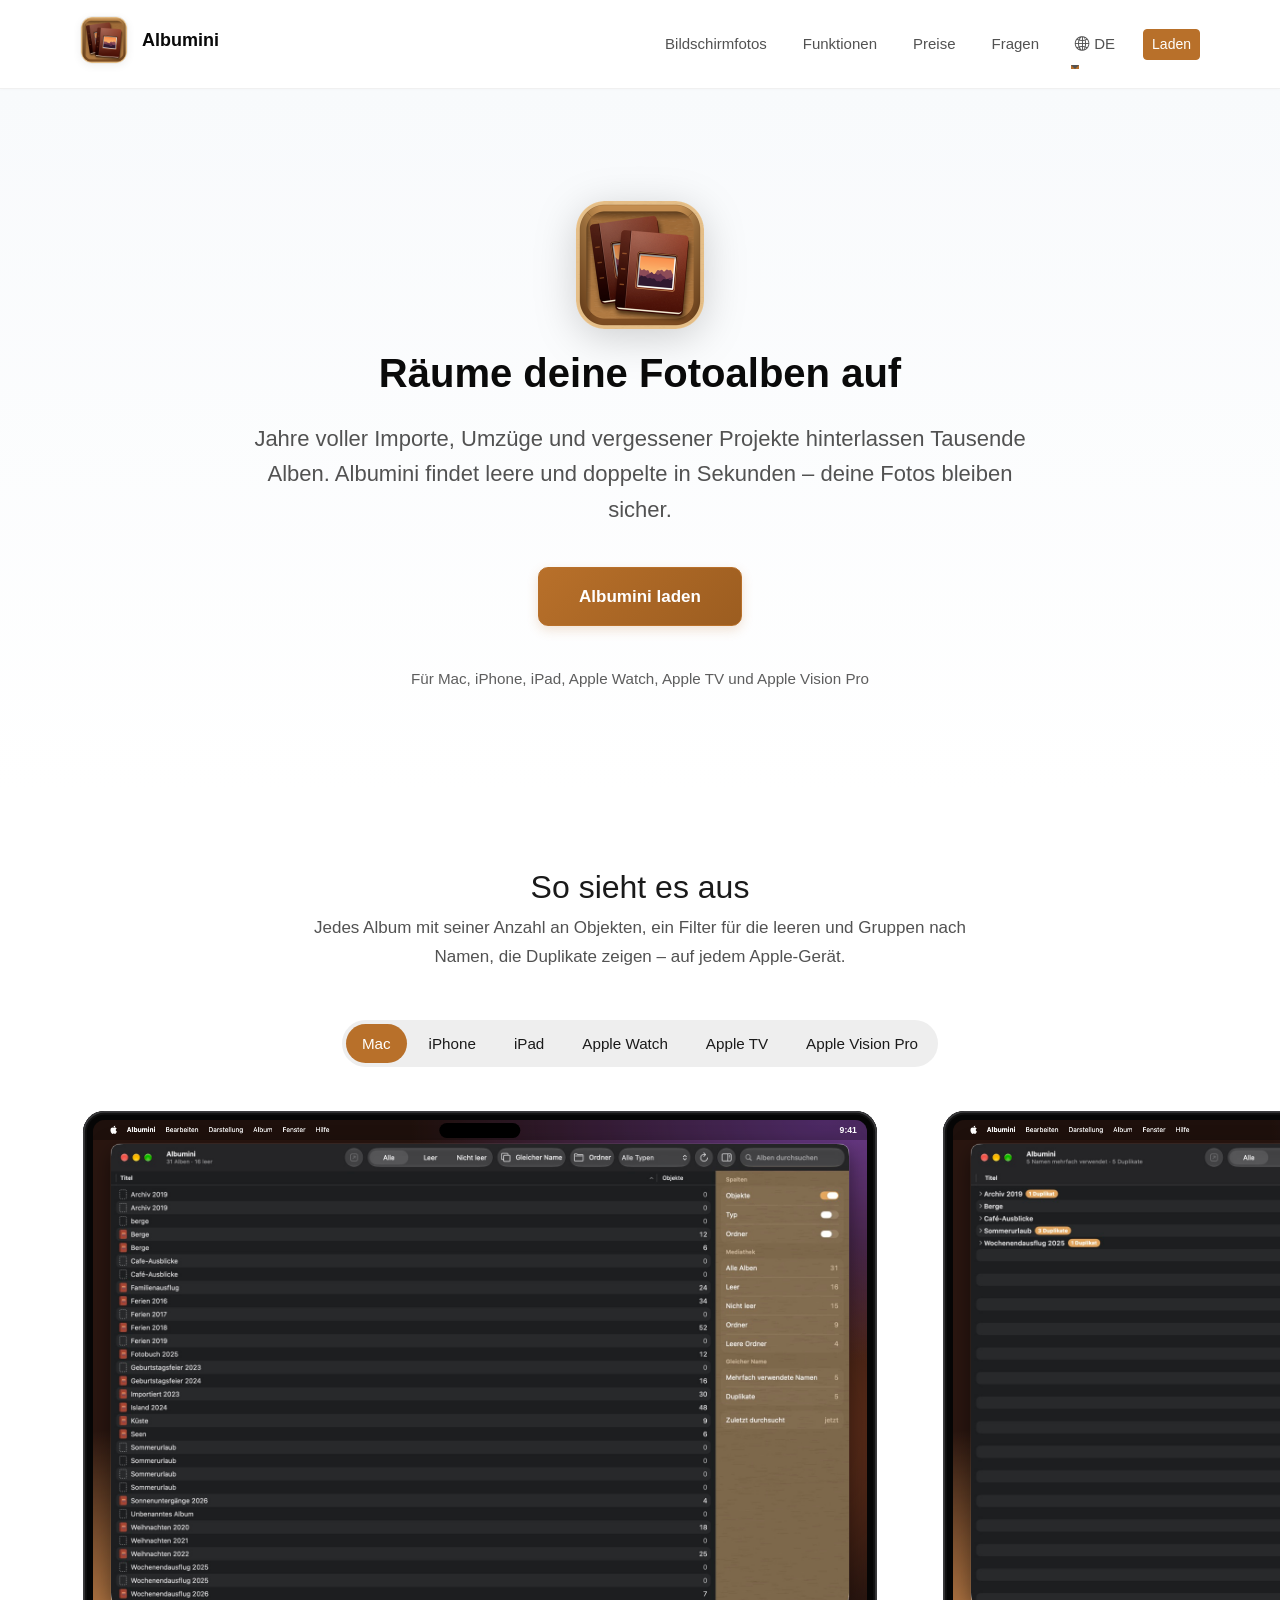
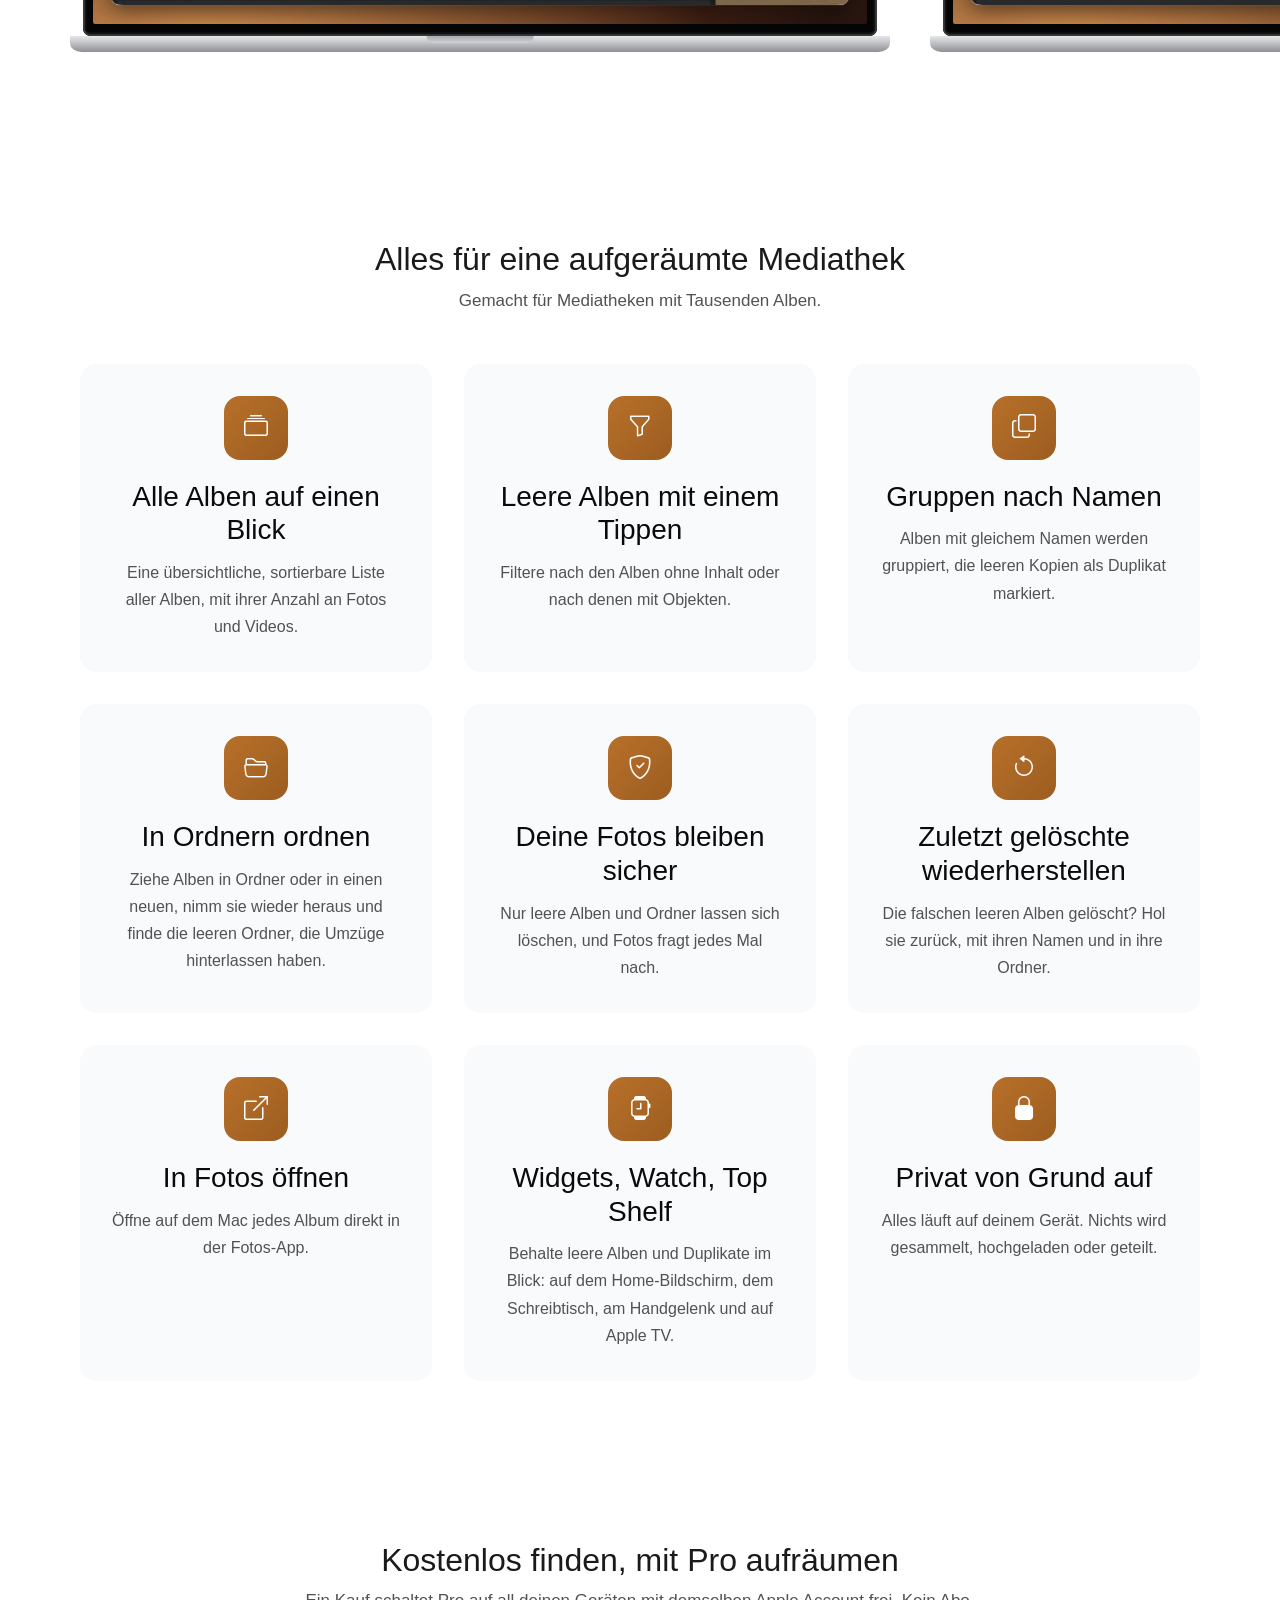
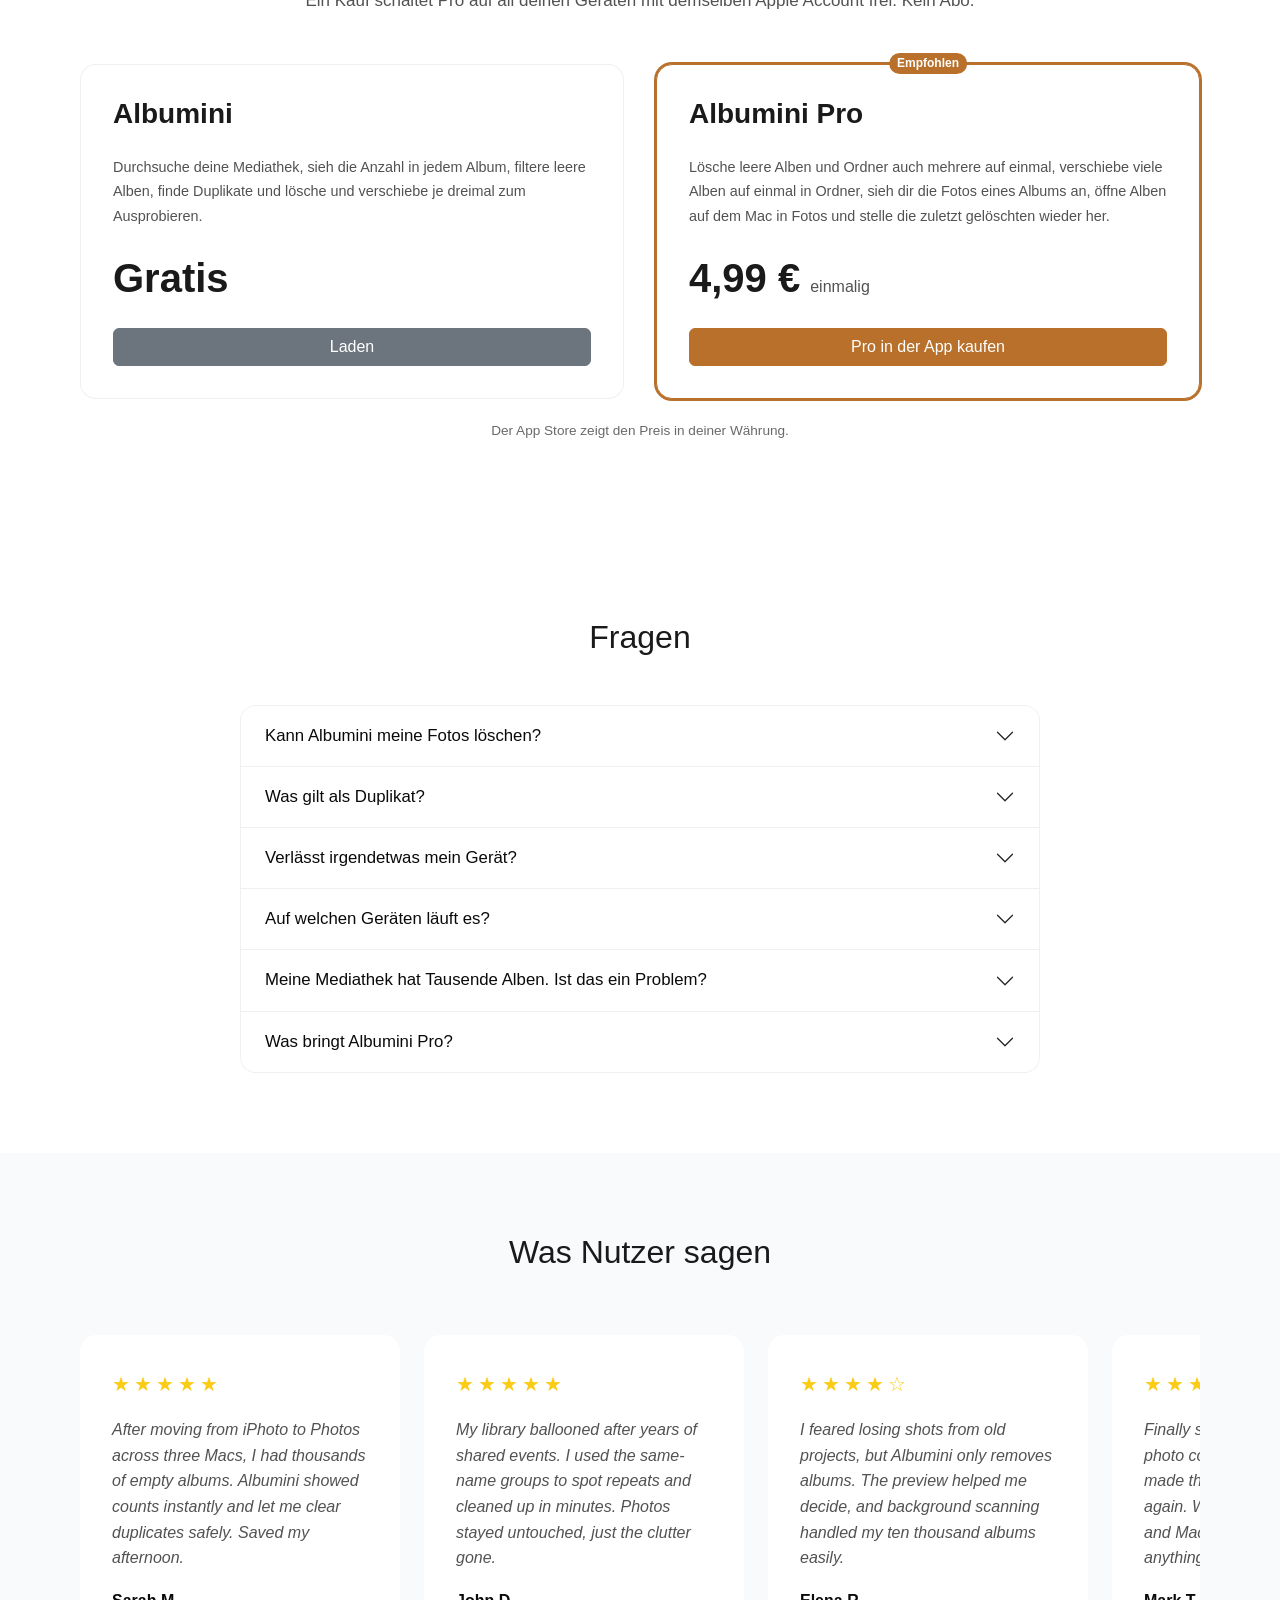
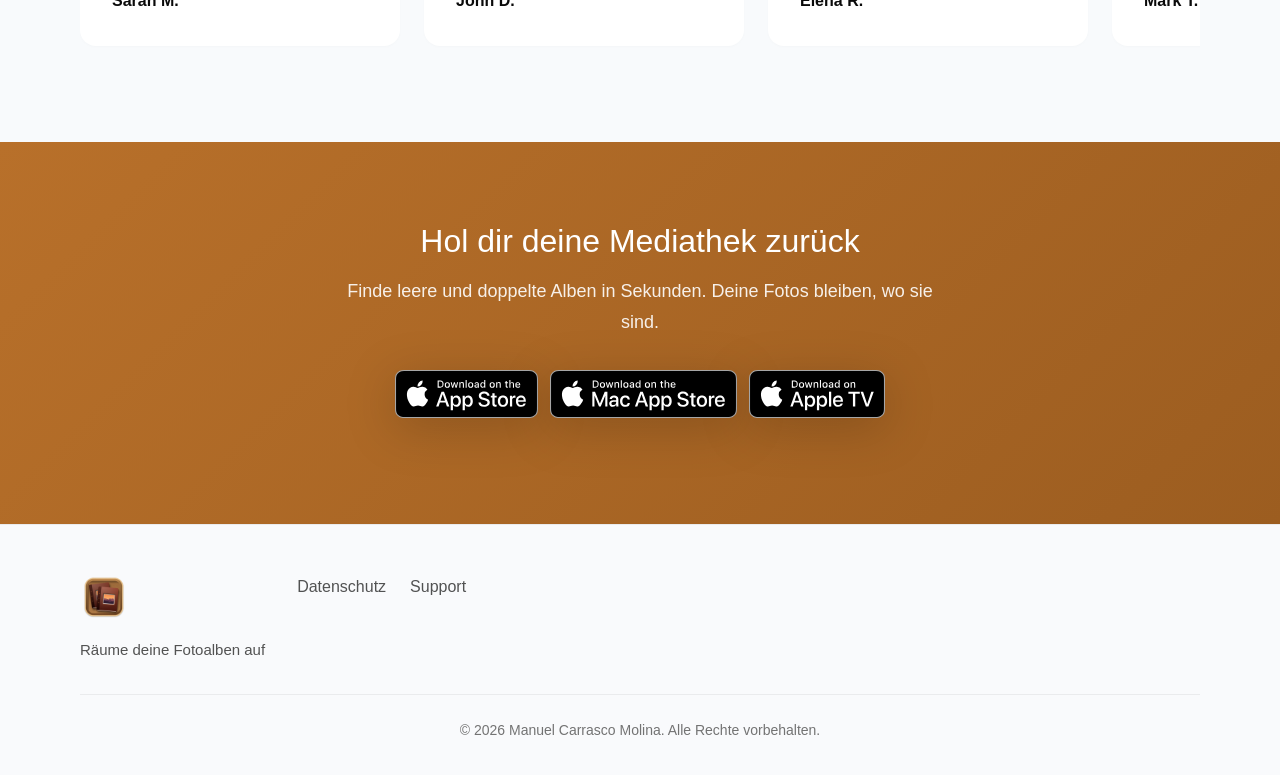
==== de/index.html @ d34c03a3 "Six languages, all platforms, MacBook Pro / iPhone / Vision Pro frames Generated by Tools/Website/ma" ====
<!doctype html>
<html lang="de" data-light-theme="light" data-dark-theme="dark">
  <head>
    <meta charset="utf-8">
    <meta name="viewport" content="width=device-width, initial-scale=1">
    <title>Albumini – Räume deine Fotoalben auf</title>
    <meta name="description" content="Jahre voller Importe, Umzüge und vergessener Projekte hinterlassen Tausende Alben. Albumini findet leere und doppelte in Sekunden – deine Fotos bleiben sicher.">
    <meta name="author" content="Manuel Carrasco Molina">
    <meta property="og:site_name" content="Albumini">
    <meta property="og:title" content="Albumini – Räume deine Fotoalben auf">
    <meta property="og:description" content="Jahre voller Importe, Umzüge und vergessener Projekte hinterlassen Tausende Alben. Albumini findet leere und doppelte in Sekunden – deine Fotos bleiben sicher.">
    <meta property="og:url" content="https://albumini.objcgn.com/de/">
    <meta property="og:image" content="https://albumini.objcgn.com/images/og.jpg">
    <meta property="og:locale" content="de_DE">
    <meta name="twitter:card" content="summary_large_image">
    <meta name="twitter:dnt" content="on">
    <meta name="apple-itunes-app" content="app-id=6824553211">
    <link rel="canonical" href="https://albumini.objcgn.com/de/">
    <link rel="alternate" hreflang="en" href="https://albumini.objcgn.com/">
    <link rel="alternate" hreflang="de" href="https://albumini.objcgn.com/de/">
    <link rel="alternate" hreflang="es" href="https://albumini.objcgn.com/es/">
    <link rel="alternate" hreflang="fr" href="https://albumini.objcgn.com/fr/">
    <link rel="alternate" hreflang="it" href="https://albumini.objcgn.com/it/">
    <link rel="alternate" hreflang="nl" href="https://albumini.objcgn.com/nl/">
    <link rel="alternate" hreflang="x-default" href="https://albumini.objcgn.com/">
    <link rel="icon" href="../images/icon-256.png">
    <link rel="apple-touch-icon" href="../images/icon-256.png">
    <link href="../css/bootstrap.min.css" rel="stylesheet">
    <link href="../css/bootstrap-icons.min.css" rel="stylesheet">
    <link href="../css/ignite-core.min.css" rel="stylesheet">
    <link href="../css/styles.css" rel="stylesheet">
    <link href="../css/albumini.css" rel="stylesheet">

  </head>
  <body>
    <header>
      <nav class="site-header navbar navbar-expand-md">
        <div class="container flex-wrap flex-lg-nowrap">
          <div class="me-2 me-md-auto">
            <a href="./" class="brand-link d-inline-flex align-items-center navbar-brand"><img src="../images/icon-256.png" alt="" class="site-logo"><span class="brand-name">Albumini</span></a>
          </div>
          <button type="button" class="navbar-toggler btn" data-bs-toggle="collapse" data-bs-target="#navbarCollapse" aria-controls="navbarCollapse" aria-expanded="false" aria-label="Menu"><span class="navbar-toggler-icon"></span></button>
          <div id="navbarCollapse" class="collapse navbar-collapse">
            <ul class="navbar-nav mb-2 mb-md-0 col justify-content-end align-items-md-center">
              <li class="nav-item"><a href="#screenshots" class="nav-link text-nowrap">Bildschirmfotos</a></li>
              <li class="nav-item"><a href="#features" class="nav-link text-nowrap">Funktionen</a></li>
              <li class="nav-item"><a href="#pricing" class="nav-link text-nowrap">Preise</a></li>
              <li class="nav-item"><a href="#faq" class="nav-link text-nowrap">Fragen</a></li>
              <li class="nav-item dropdown"><a href="#" class="nav-link dropdown-toggle text-nowrap" role="button" data-bs-toggle="dropdown" aria-expanded="false" aria-label="Sprache"><i class="bi bi-globe2"></i> DE</a><ul class="dropdown-menu dropdown-menu-end"><li><a class="dropdown-item" href="../" lang="en" hreflang="en" data-lang="en">English</a></li><li><a class="dropdown-item" href="../de/" lang="de" hreflang="de" data-lang="de" aria-current="true">Deutsch</a></li><li><a class="dropdown-item" href="../es/" lang="es" hreflang="es" data-lang="es">Español</a></li><li><a class="dropdown-item" href="../fr/" lang="fr" hreflang="fr" data-lang="fr">Français</a></li><li><a class="dropdown-item" href="../it/" lang="it" hreflang="it" data-lang="it">Italiano</a></li><li><a class="dropdown-item" href="../nl/" lang="nl" hreflang="nl" data-lang="nl">Nederlands</a></li></ul></li>
              <li class="nav-item"><a href="#download" class="text-nowrap btn btn-sm btn-primary">Laden</a></li>
            </ul>
          </div>
        </div>
      </nav>
    </header>
    <main class="site-main">
      <section id="hero" class="hero hero-centered">
        <div class="container">
          <div class="hero-content">
            <img src="../images/icon-256.png" alt="" class="hero-icon" width="128" height="128">
            <h1 class="hero-title">Räume deine Fotoalben auf</h1>
            <p class="hero-subtitle">Jahre voller Importe, Umzüge und vergessener Projekte hinterlassen Tausende Alben. Albumini findet leere und doppelte in Sekunden – deine Fotos bleiben sicher.</p>
            <div class="hero-cta"><a href="https://apps.apple.com/app/id6824553211" class="cta-button cta-button-primary btn btn-primary">Albumini laden</a></div>
            <p class="platforms-line">Für Mac, iPhone, iPad, Apple Watch, Apple TV und Apple Vision Pro</p>
          </div>
        </div>
      </section>
      <section id="screenshots" class="screenshots-section">
        <div class="container">
          <div class="section-header">
            <h2>So sieht es aus</h2>
            <p class="section-description">Jedes Album mit seiner Anzahl an Objekten, ein Filter für die leeren und Gruppen nach Namen, die Duplikate zeigen – auf jedem Apple-Gerät.</p>
          </div>
          <div class="platform-tabs" role="tablist">
            <button type="button" role="tab" id="tab-mac" aria-controls="panel-mac" aria-selected="true">Mac</button><button type="button" role="tab" id="tab-iphone" aria-controls="panel-iphone" aria-selected="false" tabindex="-1">iPhone</button><button type="button" role="tab" id="tab-ipad" aria-controls="panel-ipad" aria-selected="false" tabindex="-1">iPad</button><button type="button" role="tab" id="tab-watch" aria-controls="panel-watch" aria-selected="false" tabindex="-1">Apple Watch</button><button type="button" role="tab" id="tab-tv" aria-controls="panel-tv" aria-selected="false" tabindex="-1">Apple TV</button><button type="button" role="tab" id="tab-vision" aria-controls="panel-vision" aria-selected="false" tabindex="-1">Apple Vision Pro</button>
          </div>
        </div>
        <div role="tabpanel" id="panel-mac" aria-labelledby="tab-mac" class="platform-panel platform-mac">
<button type="button" class="shot" data-full="../images/screens/de/mac-1-albums.jpg" aria-label="Albumini auf dem Mac: eine sortierbare Tabelle mit 19 Alben und ihrer Anzahl Objekte, daneben eine Seitenleiste mit Spaltenoptionen und Statistiken zur Mediathek: 10 leer, 9 nicht leer und 4 Duplikate."><span class="device macbook"><span class="lid"><span class="screen"><span class="menu-bar"><img class="menu" src="../images/screens/de/menu-bar.png" alt="" loading="lazy" decoding="async"><span class="clock">9:41</span></span><span class="island"></span><img class="window" src="../images/screens/de/mac-1-albums.jpg" alt="Albumini auf dem Mac: eine sortierbare Tabelle mit 19 Alben und ihrer Anzahl Objekte, daneben eine Seitenleiste mit Spaltenoptionen und Statistiken zur Mediathek: 10 leer, 9 nicht leer und 4 Duplikate." loading="lazy" decoding="async"></span></span><span class="base"></span></span></button>
<button type="button" class="shot" data-full="../images/screens/de/mac-2-same-name.jpg" aria-label="Albumini auf dem Mac fasst gleichnamige Alben in aufklappbaren Zeilen zusammen: Archive 2019 mit 1 Duplikat, Café Views, Mountains und Summer Trip mit 3 Duplikaten."><span class="device macbook"><span class="lid"><span class="screen"><span class="menu-bar"><img class="menu" src="../images/screens/de/menu-bar.png" alt="" loading="lazy" decoding="async"><span class="clock">9:41</span></span><span class="island"></span><img class="window" src="../images/screens/de/mac-2-same-name.jpg" alt="Albumini auf dem Mac fasst gleichnamige Alben in aufklappbaren Zeilen zusammen: Archive 2019 mit 1 Duplikat, Café Views, Mountains und Summer Trip mit 3 Duplikaten." loading="lazy" decoding="async"></span></span><span class="base"></span></span></button>
<button type="button" class="shot" data-full="../images/screens/de/mac-3-empty.jpg" aria-label="Albumini auf dem Mac mit dem Filter „Leer“: eine Tabelle mit 10 Alben, die alle 0 Objekte enthalten, bereit zum Prüfen und Löschen."><span class="device macbook"><span class="lid"><span class="screen"><span class="menu-bar"><img class="menu" src="../images/screens/de/menu-bar.png" alt="" loading="lazy" decoding="async"><span class="clock">9:41</span></span><span class="island"></span><img class="window" src="../images/screens/de/mac-3-empty.jpg" alt="Albumini auf dem Mac mit dem Filter „Leer“: eine Tabelle mit 10 Alben, die alle 0 Objekte enthalten, bereit zum Prüfen und Löschen." loading="lazy" decoding="async"></span></span><span class="base"></span></span></button>
</div><div role="tabpanel" id="panel-iphone" aria-labelledby="tab-iphone" class="platform-panel platform-iphone" hidden>
<button type="button" class="shot" data-full="../images/screens/de/iphone-1-albums.jpg" aria-label="Albumini auf dem iPhone: eine Liste von Fotoalben, jeweils mit ihrer Anzahl an Objekten. Die meisten zeigen 0 und damit, wie viele leer sind."><span class="device iphone"><span class="screen"><img src="../images/screens/de/iphone-1-albums.jpg" alt="Albumini auf dem iPhone: eine Liste von Fotoalben, jeweils mit ihrer Anzahl an Objekten. Die meisten zeigen 0 und damit, wie viele leer sind." loading="lazy" decoding="async"><span class="island"></span></span></span></button>
<button type="button" class="shot" data-full="../images/screens/de/iphone-2-same-name.jpg" aria-label="Albumini auf dem iPhone gruppiert Alben mit gleichem Namen: Archive 2019 mit 1 Duplikat, Cafe Visits, Family und Summer Trip mit 3 Duplikaten, jeweils mit der Anzahl der enthaltenen Alben."><span class="device iphone"><span class="screen"><img src="../images/screens/de/iphone-2-same-name.jpg" alt="Albumini auf dem iPhone gruppiert Alben mit gleichem Namen: Archive 2019 mit 1 Duplikat, Cafe Visits, Family und Summer Trip mit 3 Duplikaten, jeweils mit der Anzahl der enthaltenen Alben." loading="lazy" decoding="async"><span class="island"></span></span></span></button>
<button type="button" class="shot" data-full="../images/screens/de/iphone-3-empty.jpg" aria-label="Albumini auf dem iPhone, gefiltert auf leere Alben: eine Liste von Alben mit jeweils 0 Objekten, darunter vier namens Summer Trip."><span class="device iphone"><span class="screen"><img src="../images/screens/de/iphone-3-empty.jpg" alt="Albumini auf dem iPhone, gefiltert auf leere Alben: eine Liste von Alben mit jeweils 0 Objekten, darunter vier namens Summer Trip." loading="lazy" decoding="async"><span class="island"></span></span></span></button>
</div><div role="tabpanel" id="panel-ipad" aria-labelledby="tab-ipad" class="platform-panel platform-ipad" hidden>
<button type="button" class="shot" data-full="../images/screens/de/ipad-1-albums.jpg" aria-label="Albumini auf dem iPad: die Albumliste mit Objektanzahl neben einem Optionsbereich mit 14 Alben, 10 leeren, 4 nicht leeren und 4 Duplikaten."><span class="device ipad"><span class="screen"><img src="../images/screens/de/ipad-1-albums.jpg" alt="Albumini auf dem iPad: die Albumliste mit Objektanzahl neben einem Optionsbereich mit 14 Alben, 10 leeren, 4 nicht leeren und 4 Duplikaten." loading="lazy" decoding="async"></span></span></button>
<button type="button" class="shot" data-full="../images/screens/de/ipad-2-same-name.jpg" aria-label="Albumini auf dem iPad mit nach Namen gruppierten Alben; die Anzahl der Duplikate ist neben Archive 2019 und Summer Trip hervorgehoben, der Optionsbereich zeigt die Statistik der Mediathek."><span class="device ipad"><span class="screen"><img src="../images/screens/de/ipad-2-same-name.jpg" alt="Albumini auf dem iPad mit nach Namen gruppierten Alben; die Anzahl der Duplikate ist neben Archive 2019 und Summer Trip hervorgehoben, der Optionsbereich zeigt die Statistik der Mediathek." loading="lazy" decoding="async"></span></span></button>
<button type="button" class="shot" data-full="../images/screens/de/ipad-3-empty.jpg" aria-label="Albumini auf dem iPad zeigt nur die leeren Alben, bereit zum Auswählen und Löschen."><span class="device ipad"><span class="screen"><img src="../images/screens/de/ipad-3-empty.jpg" alt="Albumini auf dem iPad zeigt nur die leeren Alben, bereit zum Auswählen und Löschen." loading="lazy" decoding="async"></span></span></button>
</div><div role="tabpanel" id="panel-watch" aria-labelledby="tab-watch" class="platform-panel platform-watch" hidden>
<button type="button" class="shot" data-full="../images/screens/en/watch-1-counts.jpg" aria-label="Albumini auf der Apple Watch: 463 leere Alben, 58 Duplikate und 7.637 Alben insgesamt."><span class="device watch"><span class="screen"><img src="../images/screens/en/watch-1-counts.jpg" alt="Albumini auf der Apple Watch: 463 leere Alben, 58 Duplikate und 7.637 Alben insgesamt." loading="lazy" decoding="async"></span></span></button>
<button type="button" class="shot" data-full="../images/screens/en/watch-2-empty.jpg" aria-label="Albumini auf der Apple Watch listet leere Alben auf."><span class="device watch"><span class="screen"><img src="../images/screens/en/watch-2-empty.jpg" alt="Albumini auf der Apple Watch listet leere Alben auf." loading="lazy" decoding="async"></span></span></button>
<button type="button" class="shot" data-full="../images/screens/en/watch-3-duplicates.jpg" aria-label="Albumini auf der Apple Watch listet doppelte Alben auf."><span class="device watch"><span class="screen"><img src="../images/screens/en/watch-3-duplicates.jpg" alt="Albumini auf der Apple Watch listet doppelte Alben auf." loading="lazy" decoding="async"></span></span></button>
</div><div role="tabpanel" id="panel-tv" aria-labelledby="tab-tv" class="platform-panel platform-tv" hidden>
<button type="button" class="shot" data-full="../images/screens/de/tv-1-top-shelf.jpg" aria-label="Der Home-Bildschirm von Apple TV mit Alben von Albumini im Top Shelf: leere Alben wie Cafe Views und mountains."><span class="device tv"><span class="screen"><img src="../images/screens/de/tv-1-top-shelf.jpg" alt="Der Home-Bildschirm von Apple TV mit Alben von Albumini im Top Shelf: leere Alben wie Cafe Views und mountains." loading="lazy" decoding="async"></span><span class="stand"></span></span></button>
<button type="button" class="shot" data-full="../images/screens/de/tv-2-albums.jpg" aria-label="Albumini auf Apple TV: große Filtertasten für alle, leere oder nicht leere Alben über der Liste der Alben mit ihrer Objektanzahl."><span class="device tv"><span class="screen"><img src="../images/screens/de/tv-2-albums.jpg" alt="Albumini auf Apple TV: große Filtertasten für alle, leere oder nicht leere Alben über der Liste der Alben mit ihrer Objektanzahl." loading="lazy" decoding="async"></span><span class="stand"></span></span></button>
<button type="button" class="shot" data-full="../images/screens/de/tv-3-duplicates.jpg" aria-label="Albumini auf Apple TV gruppiert Alben nach Namen, mit 1 Duplikat in Archive 2019 und 3 Duplikaten in Summer Trip."><span class="device tv"><span class="screen"><img src="../images/screens/de/tv-3-duplicates.jpg" alt="Albumini auf Apple TV gruppiert Alben nach Namen, mit 1 Duplikat in Archive 2019 und 3 Duplikaten in Summer Trip." loading="lazy" decoding="async"></span><span class="stand"></span></span></button>
<button type="button" class="shot" data-full="../images/screens/de/tv-4-statistics.jpg" aria-label="Albumini auf Apple TV mit der Statistik der Mediathek: Alben, leere Alben und Duplikate."><span class="device tv"><span class="screen"><img src="../images/screens/de/tv-4-statistics.jpg" alt="Albumini auf Apple TV mit der Statistik der Mediathek: Alben, leere Alben und Duplikate." loading="lazy" decoding="async"></span><span class="stand"></span></span></button>
</div><div role="tabpanel" id="panel-vision" aria-labelledby="tab-vision" class="platform-panel platform-vision" hidden>
<button type="button" class="shot" data-full="../images/screens/en/vision-1-albums.jpg" aria-label="Albumini auf Apple Vision Pro: ein Fenster mit der Albenliste und ihren Optionen in einem Wohnzimmer."><span class="device vision"><span class="screen"><img src="../images/screens/en/vision-1-albums.jpg" alt="Albumini auf Apple Vision Pro: ein Fenster mit der Albenliste und ihren Optionen in einem Wohnzimmer." loading="lazy" decoding="async"></span></span></button>
<button type="button" class="shot" data-full="../images/screens/en/vision-2-same-name.jpg" aria-label="Albumini auf Apple Vision Pro gruppiert Alben mit gleichem Namen."><span class="device vision"><span class="screen"><img src="../images/screens/en/vision-2-same-name.jpg" alt="Albumini auf Apple Vision Pro gruppiert Alben mit gleichem Namen." loading="lazy" decoding="async"></span></span></button>
<button type="button" class="shot" data-full="../images/screens/en/vision-3-empty.jpg" aria-label="Albumini auf Apple Vision Pro zeigt nur die leeren Alben."><span class="device vision"><span class="screen"><img src="../images/screens/en/vision-3-empty.jpg" alt="Albumini auf Apple Vision Pro zeigt nur die leeren Alben." loading="lazy" decoding="async"></span></span></button>
</div>
      </section>
      <section id="features" class="features-section features-grid-layout">
        <div class="container">
          <div class="section-header">
            <h2>Alles für eine aufgeräumte Mediathek</h2>
            <p class="section-description">Gemacht für Mediatheken mit Tausenden Alben.</p>
          </div>
          <div class="features-grid">
<div class="feature-card"><div class="feature-icon"><i class="feature-icon-image bi-collection"></i></div><h3 class="feature-title">Alle Alben auf einen Blick</h3><p class="feature-description">Eine übersichtliche, sortierbare Liste aller Alben, mit ihrer Anzahl an Fotos und Videos.</p></div>
<div class="feature-card"><div class="feature-icon"><i class="feature-icon-image bi-funnel"></i></div><h3 class="feature-title">Leere Alben mit einem Tippen</h3><p class="feature-description">Filtere nach den Alben ohne Inhalt oder nach denen mit Objekten.</p></div>
<div class="feature-card"><div class="feature-icon"><i class="feature-icon-image bi-copy"></i></div><h3 class="feature-title">Gruppen nach Namen</h3><p class="feature-description">Alben mit gleichem Namen werden gruppiert, die leeren Kopien als Duplikat markiert.</p></div>
<div class="feature-card"><div class="feature-icon"><i class="feature-icon-image bi-folder2-open"></i></div><h3 class="feature-title">In Ordnern ordnen</h3><p class="feature-description">Ziehe Alben in Ordner oder in einen neuen, nimm sie wieder heraus und finde die leeren Ordner, die Umzüge hinterlassen haben.</p></div>
<div class="feature-card"><div class="feature-icon"><i class="feature-icon-image bi-shield-check"></i></div><h3 class="feature-title">Deine Fotos bleiben sicher</h3><p class="feature-description">Nur leere Alben und Ordner lassen sich löschen, und Fotos fragt jedes Mal nach.</p></div>
<div class="feature-card"><div class="feature-icon"><i class="feature-icon-image bi-arrow-counterclockwise"></i></div><h3 class="feature-title">Zuletzt gelöschte wiederherstellen</h3><p class="feature-description">Die falschen leeren Alben gelöscht? Hol sie zurück, mit ihren Namen und in ihre Ordner.</p></div>
<div class="feature-card"><div class="feature-icon"><i class="feature-icon-image bi-box-arrow-up-right"></i></div><h3 class="feature-title">In Fotos öffnen</h3><p class="feature-description">Öffne auf dem Mac jedes Album direkt in der Fotos-App.</p></div>
<div class="feature-card"><div class="feature-icon"><i class="feature-icon-image bi-smartwatch"></i></div><h3 class="feature-title">Widgets, Watch, Top Shelf</h3><p class="feature-description">Behalte leere Alben und Duplikate im Blick: auf dem Home-Bildschirm, dem Schreibtisch, am Handgelenk und auf Apple TV.</p></div>
<div class="feature-card"><div class="feature-icon"><i class="feature-icon-image bi-lock-fill"></i></div><h3 class="feature-title">Privat von Grund auf</h3><p class="feature-description">Alles läuft auf deinem Gerät. Nichts wird gesammelt, hochgeladen oder geteilt.</p></div>
          </div>
        </div>
      </section>
      <section id="pricing" class="pricing-section">
        <div class="container">
          <div class="section-header">
            <h2>Kostenlos finden, mit Pro aufräumen</h2>
            <p class="section-description">Ein Kauf schaltet Pro auf all deinen Geräten mit demselben Apple Account frei. Kein Abo.</p>
          </div>
          <div class="pricing-content">
            <div class="pricing-tiers">
              <div class="pricing-tier">
                <h3 class="pricing-tier-name">Albumini</h3>
                <p class="pricing-tier-description">Durchsuche deine Mediathek, sieh die Anzahl in jedem Album, filtere leere Alben, finde Duplikate und lösche und verschiebe je dreimal zum Ausprobieren.</p>
                <div class="pricing-price"><div class="pricing-price-line"><span class="pricing-amount">Gratis</span></div></div>
                <a href="#download" class="pricing-cta btn btn-secondary">Laden</a>
              </div>
              <div class="pricing-tier pricing-tier-highlighted">
                <span class="pricing-badge badge text-bg-primary rounded-pill">Empfohlen</span>
                <h3 class="pricing-tier-name">Albumini Pro</h3>
                <p class="pricing-tier-description">Lösche leere Alben und Ordner auch mehrere auf einmal, verschiebe viele Alben auf einmal in Ordner, sieh dir die Fotos eines Albums an, öffne Alben auf dem Mac in Fotos und stelle die zuletzt gelöschten wieder her.</p>
                <div class="pricing-price"><div class="pricing-price-line"><span class="pricing-amount">4,99 €</span><span class="pricing-period pricing-period-onetime">einmalig</span></div></div>
                <a href="#download" class="pricing-cta btn btn-primary">Pro in der App kaufen</a>
              </div>
            </div>
            <p class="price-note">Der App Store zeigt den Preis in deiner Währung.</p>
          </div>
        </div>
      </section>
      <section id="faq" class="faq-section">
        <div class="container">
          <div class="section-header"><h2>Fragen</h2></div>
          <div class="faq-content faq-accordion-layout">
            <div id="faq" class="faq-accordion accordion">
<div class="accordion-item"><h3 class="accordion-header"><button type="button" class="accordion-button collapsed" data-bs-toggle="collapse" data-bs-target="#faq-0" aria-expanded="false" aria-controls="faq-0">Kann Albumini meine Fotos löschen?</button></h3><div id="faq-0" class="accordion-collapse collapse" data-bs-parent="#faq"><div class="accordion-body"><p class="faq-answer">Nein. Albumini löscht nur leere Alben und leere Ordner, und Fotos fragt jedes Mal nach. Beim Löschen eines Albums wird nie ein Foto gelöscht.</p></div></div></div>
<div class="accordion-item"><h3 class="accordion-header"><button type="button" class="accordion-button collapsed" data-bs-toggle="collapse" data-bs-target="#faq-1" aria-expanded="false" aria-controls="faq-1">Was gilt als Duplikat?</button></h3><div id="faq-1" class="accordion-collapse collapse" data-bs-parent="#faq"><div class="accordion-body"><p class="faq-answer">Alben mit gleichem Namen. „Gleicher Name“ gruppiert sie, ohne auf Groß- und Kleinschreibung, Akzente und zusätzliche Leerzeichen zu achten, und markiert die leeren Kopien als Duplikat – so behältst du von jedem eines.</p></div></div></div>
<div class="accordion-item"><h3 class="accordion-header"><button type="button" class="accordion-button collapsed" data-bs-toggle="collapse" data-bs-target="#faq-2" aria-expanded="false" aria-controls="faq-2">Verlässt irgendetwas mein Gerät?</button></h3><div id="faq-2" class="accordion-collapse collapse" data-bs-parent="#faq"><div class="accordion-body"><p class="faq-answer">Nein. Albumini liest Albennamen und Anzahlen auf deinem Gerät und sammelt nichts.</p></div></div></div>
<div class="accordion-item"><h3 class="accordion-header"><button type="button" class="accordion-button collapsed" data-bs-toggle="collapse" data-bs-target="#faq-3" aria-expanded="false" aria-controls="faq-3">Auf welchen Geräten läuft es?</button></h3><div id="faq-3" class="accordion-collapse collapse" data-bs-parent="#faq"><div class="accordion-body"><p class="faq-answer">Mac, iPhone, iPad, Apple Watch, Apple TV und Apple Vision Pro. Ein Kauf von Albumini Pro schaltet alle frei.</p></div></div></div>
<div class="accordion-item"><h3 class="accordion-header"><button type="button" class="accordion-button collapsed" data-bs-toggle="collapse" data-bs-target="#faq-4" aria-expanded="false" aria-controls="faq-4">Meine Mediathek hat Tausende Alben. Ist das ein Problem?</button></h3><div id="faq-4" class="accordion-collapse collapse" data-bs-parent="#faq"><div class="accordion-body"><p class="faq-answer">Nein, dafür ist Albumini gemacht. Der erste Durchlauf läuft im Hintergrund, danach öffnet sich die Liste sofort.</p></div></div></div>
<div class="accordion-item"><h3 class="accordion-header"><button type="button" class="accordion-button collapsed" data-bs-toggle="collapse" data-bs-target="#faq-5" aria-expanded="false" aria-controls="faq-5">Was bringt Albumini Pro?</button></h3><div id="faq-5" class="accordion-collapse collapse" data-bs-parent="#faq"><div class="accordion-body"><p class="faq-answer">Ohne Pro kannst du auf Mac, iPhone und iPad dreimal löschen. Mit Pro löschst du unbegrenzt und viele Alben auf einmal, siehst die Fotos eines Albums und stellst die zuletzt gelöschten Alben wieder her.</p></div></div></div>
            </div>
          </div>
        </div>
      </section>
      <section id="reviews" class="testimonials-section testimonials-carousel">
        <div class="container">
          <div class="section-header"><h2>Was Nutzer sagen</h2></div>
          <div class="testimonials-scroll">
<div class="testimonial-card"><div class="testimonial-rating" aria-label="5/5"><span class="star">★</span><span class="star">★</span><span class="star">★</span><span class="star">★</span><span class="star">★</span></div><p class="testimonial-quote">After moving from iPhoto to Photos across three Macs, I had thousands of empty albums. Albumini showed counts instantly and let me clear duplicates safely. Saved my afternoon.</p><p class="testimonial-author">Sarah M.</p></div>
<div class="testimonial-card"><div class="testimonial-rating" aria-label="5/5"><span class="star">★</span><span class="star">★</span><span class="star">★</span><span class="star">★</span><span class="star">★</span></div><p class="testimonial-quote">My library ballooned after years of shared events. I used the same-name groups to spot repeats and cleaned up in minutes. Photos stayed untouched, just the clutter gone.</p><p class="testimonial-author">John D.</p></div>
<div class="testimonial-card"><div class="testimonial-rating" aria-label="4/5"><span class="star">★</span><span class="star">★</span><span class="star">★</span><span class="star">★</span><span class="star">☆</span></div><p class="testimonial-quote">I feared losing shots from old projects, but Albumini only removes albums. The preview helped me decide, and background scanning handled my ten thousand albums easily.</p><p class="testimonial-author">Elena R.</p></div>
<div class="testimonial-card"><div class="testimonial-rating" aria-label="5/5"><span class="star">★</span><span class="star">★</span><span class="star">★</span><span class="star">★</span><span class="star">★</span></div><p class="testimonial-quote">Finally saw every album with its photo count. Filtering empty ones made the sidebar manageable again. Works across my iPhone and Mac without uploading anything.</p><p class="testimonial-author">Mark T.</p></div>
          </div>
        </div>
      </section>
      <section id="download" class="download-section">
        <div class="container">
          <div class="download-content">
            <h2>Hol dir deine Mediathek zurück</h2>
            <p class="download-description">Finde leere und doppelte Alben in Sekunden. Deine Fotos bleiben, wo sie sind.</p>
            <div class="store-badges"><a href="https://apps.apple.com/app/id6824553211" class="store-badge"><picture><source srcset="../images/app-store-download-white.svg" media="(prefers-color-scheme: dark)"><img src="../images/app-store-download-black.svg" alt="Download on the App Store" height="48"></picture></a><a href="https://apps.apple.com/app/id6824553211" class="store-badge"><picture><source srcset="../images/mac-app-store-download-white.svg" media="(prefers-color-scheme: dark)"><img src="../images/mac-app-store-download-black.svg" alt="Download on the Mac App Store" height="48"></picture></a><a href="https://apps.apple.com/app/id6824553211" class="store-badge"><picture><source srcset="../images/apple-tv-download-white.svg" media="(prefers-color-scheme: dark)"><img src="../images/apple-tv-download-black.svg" alt="Download on Apple TV" height="48"></picture></a></div>
          </div>
        </div>
      </section>
    </main>
    <footer class="site-footer">
      <div class="container">
        <div class="footer-content">
          <div class="footer-brand">
            <img src="../images/footer-logo.png" alt="" class="footer-logo">
            <p class="footer-tagline">Räume deine Fotoalben auf</p>
          </div>
          <ul class="footer-nav">
            <li><a href="privacy.html">Datenschutz</a></li>
            <li><a href="mailto:support@objcgn.com">Support</a></li>
          </ul>
        </div>
        <div class="footer-copyright"><p>© 2026 Manuel Carrasco Molina. Alle Rechte vorbehalten.</p></div>
      </div>
    </footer>
    <dialog id="lightbox" class="lightbox"><img alt=""></dialog>
    <script src="../js/bootstrap.bundle.min.js"></script>
    <script src="../js/ignite-core.js"></script>
    <script>
document.querySelectorAll("[data-lang]").forEach(function (a) {
  a.addEventListener("click", function () { try { localStorage.setItem("lang", a.dataset.lang); } catch (e) {} });
});
document.querySelectorAll(".platform-tabs [role=tab]").forEach(function (tab) {
  tab.addEventListener("click", function () {
    document.querySelectorAll(".platform-tabs [role=tab]").forEach(function (t) {
      var on = t === tab;
      t.setAttribute("aria-selected", on);
      t.tabIndex = on ? 0 : -1;
      document.getElementById(t.getAttribute("aria-controls")).hidden = !on;
    });
  });
});
var lightbox = document.getElementById("lightbox");
document.querySelectorAll(".shot").forEach(function (shot) {
  shot.addEventListener("click", function () {
    var img = lightbox.querySelector("img");
    img.src = shot.dataset.full;
    img.alt = shot.getAttribute("aria-label");
    lightbox.showModal();
  });
});
lightbox.addEventListener("click", function () { lightbox.close(); });
</script>
  </body>
</html>
---- css/ignite-core.min.css ----
/* Since positioning the image, we need to help out the caption */
.carousel-caption {
  bottom: 3rem;
  z-index: 10;
}

/* Declare heights because of positioning of img element */
.carousel-item {
  height: 32rem;
}

/* Removing padding from the last paragraph in an alert. */
div.alert p:last-child {
  margin-bottom: 0;
}

.font-inherit, .font-inherit * {
  font: inherit;
}

.color-inherit, .color-inherit * {
  color: inherit;
}

.line-height-inherit {
  line-height: inherit;
}

.form-control::placeholder {
    color: gray;
    opacity: 1;
}
/* Removing text syling from a link. */
.link-plain {
    color: inherit;
    text-decoration: none;
    cursor: pointer;
}

/* Define CSS Variables for Material Backgrounds */
:root {
    /* Light Material Values */
    --material-light-ultra-thin: rgba(255, 255, 255, 0.5);
    --material-light-ultra-thin-blur: rgba(255, 255, 255, 0.2);
    --material-light-thin: rgba(255, 255, 255, 0.6);
    --material-light-thin-blur: rgba(255, 255, 255, 0.3);
    --material-light-regular: rgba(255, 255, 255, 0.7);
    --material-light-regular-blur: rgba(255, 255, 255, 0.4);
    --material-light-thick: rgba(255, 255, 255, 0.8);
    --material-light-thick-blur: rgba(255, 255, 255, 0.5);
    --material-light-ultra-thick: rgba(255, 255, 255, 0.9);
    --material-light-ultra-thick-blur: rgba(255, 255, 255, 0.6);

    /* Dark Material Values */
    --material-dark-ultra-thin: rgba(30, 30, 30, 0.5);
    --material-dark-ultra-thin-blur: rgba(30, 30, 30, 0.2);
    --material-dark-thin: rgba(30, 30, 30, 0.6);
    --material-dark-thin-blur: rgba(30, 30, 30, 0.3);
    --material-dark-regular: rgba(30, 30, 30, 0.7);
    --material-dark-regular-blur: rgba(30, 30, 30, 0.4);
    --material-dark-thick: rgba(30, 30, 30, 0.8);
    --material-dark-thick-blur: rgba(30, 30, 30, 0.5);
    --material-dark-ultra-thick: rgba(30, 30, 30, 0.9);
    --material-dark-ultra-thick-blur: rgba(30, 30, 30, 0.6);
}

/* Auto-switching Material Classes */
.material-ultra-thin {
    background: var(--material-light-ultra-thin);
    @supports ((backdrop-filter: blur(10px)) or (-webkit-backdrop-filter: blur(10px))) {
        background: var(--material-light-ultra-thin-blur);
        -webkit-backdrop-filter: blur(10px) saturate(180%);
        backdrop-filter: blur(10px) saturate(180%);
    }
}

.material-thin {
    background: var(--material-light-thin);
    @supports ((backdrop-filter: blur(20px)) or (-webkit-backdrop-filter: blur(20px))) {
        background: var(--material-light-thin-blur);
        -webkit-backdrop-filter: blur(20px) saturate(180%);
        backdrop-filter: blur(20px) saturate(180%);
    }
}

.material-regular {
    background: var(--material-light-regular);
    @supports ((backdrop-filter: blur(30px)) or (-webkit-backdrop-filter: blur(30px))) {
        background: var(--material-light-regular-blur);
        -webkit-backdrop-filter: blur(30px) saturate(180%);
        backdrop-filter: blur(30px) saturate(180%);
    }
}

.material-thick {
    background: var(--material-light-thick);
    @supports ((backdrop-filter: blur(50px)) or (-webkit-backdrop-filter: blur(50px))) {
        background: var(--material-light-thick-blur);
        -webkit-backdrop-filter: blur(50px) saturate(180%);
        backdrop-filter: blur(50px) saturate(180%);
    }
}

.material-ultra-thick {
    background: var(--material-light-ultra-thick);
    @supports ((backdrop-filter: blur(70px)) or (-webkit-backdrop-filter: blur(70px))) {
        background: var(--material-light-ultra-thick-blur);
        -webkit-backdrop-filter: blur(70px) saturate(180%);
        backdrop-filter: blur(70px) saturate(180%);
    }
}

[data-bs-theme*="dark"] .material-ultra-thin {
    background: var(--material-dark-ultra-thin);
    @supports ((backdrop-filter: blur(10px)) or (-webkit-backdrop-filter: blur(10px))) {
        background: var(--material-dark-ultra-thin-blur);
        -webkit-backdrop-filter: blur(10px) saturate(180%);
        backdrop-filter: blur(10px) saturate(180%);
    }
}

[data-bs-theme*="dark"] .material-thin {
    background: var(--material-dark-thin);
    @supports ((backdrop-filter: blur(20px)) or (-webkit-backdrop-filter: blur(20px))) {
        background: var(--material-dark-thin-blur);
        -webkit-backdrop-filter: blur(20px) saturate(180%);
        backdrop-filter: blur(20px) saturate(180%);
    }
}

[data-bs-theme*="dark"] .material-regular {
    background: var(--material-dark-regular);
    @supports ((backdrop-filter: blur(30px)) or (-webkit-backdrop-filter: blur(30px))) {
        background: var(--material-dark-regular-blur);
        -webkit-backdrop-filter: blur(30px) saturate(180%);
        backdrop-filter: blur(30px) saturate(180%);
    }
}

[data-bs-theme*="dark"] .material-thick {
    background: var(--material-dark-thick);
    @supports ((backdrop-filter: blur(50px)) or (-webkit-backdrop-filter: blur(50px))) {
        background: var(--material-dark-thick-blur);
        -webkit-backdrop-filter: blur(50px) saturate(180%);
        backdrop-filter: blur(50px) saturate(180%);
    }
}

[data-bs-theme*="dark"] .material-ultra-thick {
    background: var(--material-dark-ultra-thick);
    @supports ((backdrop-filter: blur(70px)) or (-webkit-backdrop-filter: blur(70px))) {
        background: var(--material-dark-ultra-thick-blur);
        -webkit-backdrop-filter: blur(70px) saturate(180%);
        backdrop-filter: blur(70px) saturate(180%);
    }
}

/* Light Material Classes (for explicit overrides) */
.material-ultra-thin-light {
    background: var(--material-light-ultra-thin);
    @supports ((backdrop-filter: blur(10px)) or (-webkit-backdrop-filter: blur(10px))) {
        background: var(--material-light-ultra-thin-blur);
        -webkit-backdrop-filter: blur(10px) saturate(180%);
        backdrop-filter: blur(10px) saturate(180%);
    }
}

.material-thin-light {
    background: var(--material-light-thin);
    @supports ((backdrop-filter: blur(20px)) or (-webkit-backdrop-filter: blur(20px))) {
        background: var(--material-light-thin-blur);
        -webkit-backdrop-filter: blur(20px) saturate(180%);
        backdrop-filter: blur(20px) saturate(180%);
    }
}

.material-regular-light {
    background: var(--material-light-regular);
    @supports ((backdrop-filter: blur(30px)) or (-webkit-backdrop-filter: blur(30px))) {
        background: var(--material-light-regular-blur);
        -webkit-backdrop-filter: blur(30px) saturate(180%);
        backdrop-filter: blur(30px) saturate(180%);
    }
}

.material-thick-light {
    background: var(--material-light-thick);
    @supports ((backdrop-filter: blur(50px)) or (-webkit-backdrop-filter: blur(50px))) {
        background: var(--material-light-thick-blur);
        -webkit-backdrop-filter: blur(50px) saturate(180%);
        backdrop-filter: blur(50px) saturate(180%);
    }
}

.material-ultra-thick-light {
    background: var(--material-light-ultra-thick);
    @supports ((backdrop-filter: blur(70px)) or (-webkit-backdrop-filter: blur(70px))) {
        background: var(--material-light-ultra-thick-blur);
        -webkit-backdrop-filter: blur(70px) saturate(180%);
        backdrop-filter: blur(70px) saturate(180%);
    }
}

/* Dark Material Classes (for explicit overrides) */
.material-ultra-thin-dark {
    background: var(--material-dark-ultra-thin);
    @supports ((backdrop-filter: blur(10px)) or (-webkit-backdrop-filter: blur(10px))) {
        background: var(--material-dark-ultra-thin-blur);
        -webkit-backdrop-filter: blur(10px) saturate(180%);
        backdrop-filter: blur(10px) saturate(180%);
    }
}

.material-thin-dark {
    background: var(--material-dark-thin);
    @supports ((backdrop-filter: blur(20px)) or (-webkit-backdrop-filter: blur(20px))) {
        background: var(--material-dark-thin-blur);
        -webkit-backdrop-filter: blur(20px) saturate(180%);
        backdrop-filter: blur(20px) saturate(180%);
    }
}

.material-regular-dark {
    background: var(--material-dark-regular);
    @supports ((backdrop-filter: blur(30px)) or (-webkit-backdrop-filter: blur(30px))) {
        background: var(--material-dark-regular-blur);
        -webkit-backdrop-filter: blur(30px) saturate(180%);
        backdrop-filter: blur(30px) saturate(180%);
    }
}

.material-thick-dark {
    background: var(--material-dark-thick);
    @supports ((backdrop-filter: blur(50px)) or (-webkit-backdrop-filter: blur(50px))) {
        background: var(--material-dark-thick-blur);
        -webkit-backdrop-filter: blur(50px) saturate(180%);
        backdrop-filter: blur(50px) saturate(180%);
    }
}

.material-ultra-thick-dark {
    background: var(--material-dark-ultra-thick);
    @supports ((backdrop-filter: blur(70px)) or (-webkit-backdrop-filter: blur(70px))) {
        background: var(--material-dark-ultra-thick-blur);
        -webkit-backdrop-filter: blur(70px) saturate(180%);
        backdrop-filter: blur(70px) saturate(180%);
    }
}

.ig-text-small {
    font-size: 0.9rem;
}

.ig-text-xSmall {
    font-size: 0.8rem;
}

.ig-text-xxSmall {
    font-size: 0.7rem;
}

.ig-text-xxxSmall {
    font-size: 0.6rem;
}

.ig-line-clamp {
    overflow: hidden;
    display: -webkit-box;
    -webkit-box-orient: vertical;
    -webkit-line-clamp: var(--ig-max-line-length, 1);
}

.ig-line-clamp-none {
    overflow: visible;
    display: block;
    -webkit-box-orient: horizontal;
    -webkit-line-clamp: unset;
}


:root {
    --bs-primary: rgb(13 110 253 / 100%);
    --bs-primary-rgb: 13, 110, 253;
    --bs-primary-text-emphasis: rgb(5 44 101 / 100%);
    --bs-primary-bg-subtle: rgb(206 226 254 / 100%);
    --bs-primary-border-subtle: rgb(109 168 253 / 100%);
    --bs-secondary: rgb(108 117 125 / 100%);
    --bs-secondary-rgb: 108, 117, 125;
    --bs-secondary-text-emphasis: rgb(43 46 50 / 100%);
    --bs-secondary-bg-subtle: rgb(225 227 229 / 100%);
    --bs-secondary-border-subtle: rgb(166 172 177 / 100%);
    --bs-success: rgb(25 135 84 / 100%);
    --bs-success-rgb: 25, 135, 84;
    --bs-success-text-emphasis: rgb(10 54 33 / 100%);
    --bs-success-bg-subtle: rgb(209 231 220 / 100%);
    --bs-success-border-subtle: rgb(117 183 152 / 100%);
    --bs-info: rgb(13 202 240 / 100%);
    --bs-info-rgb: 13, 202, 240;
    --bs-info-text-emphasis: rgb(5 80 96 / 100%);
    --bs-info-bg-subtle: rgb(206 244 252 / 100%);
    --bs-info-border-subtle: rgb(109 223 246 / 100%);
    --bs-warning: rgb(255 193 7 / 100%);
    --bs-warning-rgb: 255, 193, 7;
    --bs-warning-text-emphasis: rgb(102 77 2 / 100%);
    --bs-warning-bg-subtle: rgb(255 242 205 / 100%);
    --bs-warning-border-subtle: rgb(255 217 106 / 100%);
    --bs-danger: rgb(220 53 69 / 100%);
    --bs-danger-rgb: 220, 53, 69;
    --bs-danger-text-emphasis: rgb(88 21 27 / 100%);
    --bs-danger-bg-subtle: rgb(248 214 217 / 100%);
    --bs-danger-border-subtle: rgb(234 133 143 / 100%);
    --bs-light: rgb(248 249 250 / 100%);
    --bs-light-rgb: 248, 249, 250;
    --bs-light-text-emphasis: rgb(49 49 49 / 100%);
    --bs-light-bg-subtle: rgb(253 253 254 / 100%);
    --bs-light-border-subtle: rgb(198 199 200 / 100%);
    --bs-dark: rgb(33 37 41 / 100%);
    --bs-dark-rgb: 33, 37, 41;
    --bs-dark-text-emphasis: rgb(13 14 16 / 100%);
    --bs-dark-bg-subtle: rgb(210 211 212 / 100%);
    --bs-dark-border-subtle: rgb(121 124 126 / 100%);
    --bs-body-color: rgb(33 37 41 / 100%);
    --bs-body-color-rgb: 33, 37, 41;
    --bs-body-bg: rgb(255 255 255 / 100%);
    --bs-body-bg-rgb: 255, 255, 255;
    --bs-emphasis-color-rgb: 0, 0, 0;
    --bs-secondary-color: rgb(8415 9435 10455 / 75%);
    --bs-secondary-color-rgb: 8415, 9435, 10455;
    --bs-tertiary-color: rgb(8415 9435 10455 / 50%);
    --bs-tertiary-color-rgb: 8415, 9435, 10455;
    --bs-secondary-bg: rgb(233 236 239 / 100%);
    --bs-secondary-bg-rgb: 233, 236, 239;
    --bs-tertiary-bg: rgb(248 249 250 / 100%);
    --bs-tertiary-bg-rgb: 248, 249, 250;
    --bs-link-color: rgb(13 110 253 / 100%);
    --bs-link-color-rgb: 13, 110, 253;
    --bs-link-hover-color: rgb(10 88 202 / 100%);
    --bs-link-hover-color-rgb: 10, 88, 202;
    --bs-border-color: rgb(222 226 230 / 100%);
    --bs-border-color-rgb: 222, 226, 230;
    --syntax-highlight-theme: "xcode-light";
}

@media (min-width: 540px) {
    .container {
    max-width: 540px;
}
}

@media (min-width: 720px) {
    .container {
    max-width: 720px;
}
}

@media (min-width: 960px) {
    .container {
    max-width: 960px;
}
}

@media (min-width: 1140px) {
    .container {
    max-width: 1140px;
}
}

@media (min-width: 1320px) {
    .container {
    max-width: 1320px;
}
}

/* Global style rules */

/* Root and body styles */
html {
    font-size: var(--bs-root-font-size, 16px);
}

body {
    font-family: var(--bs-body-font-family, system-ui, -apple-system, "Segoe UI", Roboto, "Helvetica Neue", "Noto Sans", "Liberation Sans", Arial, sans-serif);
    font-size: var(--bs-body-font-size, 1rem);
    line-height: var(--bs-body-line-height, 1.5);
    color: var(--bs-body-color);
    background-color: var(--bs-body-bg);
}

/* Link styles */
a {
    color: var(--bs-link-color);
    text-decoration: var(--bs-link-decoration, underline);
}

a:hover {
    color: var(--bs-link-hover-color);
}

/* Link role styles */
.link-primary {
    color: var(--bs-primary) !important;
    text-decoration-color: var(--bs-primary) !important;
}
.link-primary:hover {
    color: rgba(var(--bs-primary-rgb), 0.8) !important;
    text-decoration-color: rgba(var(--bs-primary-rgb), 0.8) !important;
}

.link-secondary {
    color: var(--bs-secondary) !important;
    text-decoration-color: var(--bs-secondary) !important;
}
.link-secondary:hover {
    color: rgba(var(--bs-secondary-rgb), 0.8) !important;
    text-decoration-color: rgba(var(--bs-secondary-rgb), 0.8) !important;
}

.link-success {
    color: var(--bs-success) !important;
    text-decoration-color: var(--bs-success) !important;
}
.link-success:hover {
    color: rgba(var(--bs-success-rgb), 0.8) !important;
    text-decoration-color: rgba(var(--bs-success-rgb), 0.8) !important;
}

.link-info {
    color: var(--bs-info) !important;
    text-decoration-color: var(--bs-info) !important;
}
.link-info:hover {
    color: rgba(var(--bs-info-rgb), 0.8) !important;
    text-decoration-color: rgba(var(--bs-info-rgb), 0.8) !important;
}

.link-warning {
    color: var(--bs-warning) !important;
    text-decoration-color: var(--bs-warning) !important;
}
.link-warning:hover {
    color: rgba(var(--bs-warning-rgb), 0.8) !important;
    text-decoration-color: rgba(var(--bs-warning-rgb), 0.8) !important;
}

.link-danger {
    color: var(--bs-danger) !important;
    text-decoration-color: var(--bs-danger) !important;
}
.link-danger:hover {
    color: rgba(var(--bs-danger-rgb), 0.8) !important;
    text-decoration-color: rgba(var(--bs-danger-rgb), 0.8) !important;
}

.link-light {
    color: var(--bs-light) !important;
    text-decoration-color: var(--bs-light) !important;
}
.link-light:hover {
    color: rgba(var(--bs-light-rgb), 0.8) !important;
    text-decoration-color: rgba(var(--bs-light-rgb), 0.8) !important;
}

.link-dark {
    color: var(--bs-dark) !important;
    text-decoration-color: var(--bs-dark) !important;
}
.link-dark:hover {
    color: rgba(var(--bs-dark-rgb), 0.8) !important;
    text-decoration-color: rgba(var(--bs-dark-rgb), 0.8) !important;
}

/* Alert styles */
.alert-primary {
    color: var(--bs-primary-text-emphasis);
    background-color: var(--bs-primary-bg-subtle);
    border-color: var(--bs-primary-border-subtle);
}

.alert-secondary {
    color: var(--bs-secondary-text-emphasis);
    background-color: var(--bs-secondary-bg-subtle);
    border-color: var(--bs-secondary-border-subtle);
}

.alert-success {
    color: var(--bs-success-text-emphasis);
    background-color: var(--bs-success-bg-subtle);
    border-color: var(--bs-success-border-subtle);
}

.alert-info {
    color: var(--bs-info-text-emphasis);
    background-color: var(--bs-info-bg-subtle);
    border-color: var(--bs-info-border-subtle);
}

.alert-warning {
    color: var(--bs-warning-text-emphasis);
    background-color: var(--bs-warning-bg-subtle);
    border-color: var(--bs-warning-border-subtle);
}

.alert-danger {
    color: var(--bs-danger-text-emphasis);
    background-color: var(--bs-danger-bg-subtle);
    border-color: var(--bs-danger-border-subtle);
}

.alert-light {
    color: var(--bs-light-text-emphasis);
    background-color: var(--bs-light-bg-subtle);
    border-color: var(--bs-light-border-subtle);
}

.alert-dark {
    color: var(--bs-dark-text-emphasis);
    background-color: var(--bs-dark-bg-subtle);
    border-color: var(--bs-dark-border-subtle);
}

/* Subtle backgrounds */
.bg-primary-subtle {
    background-color: rgba(var(--bs-primary-rgb), 0.15) !important;
}

.bg-secondary-subtle {
    background-color: rgba(var(--bs-secondary-rgb), 0.15) !important;
}

.bg-success-subtle {
    background-color: rgba(var(--bs-success-rgb), 0.15) !important;
}

.bg-info-subtle {
    background-color: rgba(var(--bs-info-rgb), 0.15) !important;
}

.bg-warning-subtle {
    background-color: rgba(var(--bs-warning-rgb), 0.15) !important;
}

.bg-danger-subtle {
    background-color: rgba(var(--bs-danger-rgb), 0.15) !important;
}

.bg-light-subtle {
    background-color: rgba(var(--bs-light-rgb), 0.15) !important;
}

.bg-dark-subtle {
    background-color: rgba(var(--bs-dark-rgb), 0.15) !important;
}

/* Card with solid background */
.text-bg-primary {
    color: #fff;
    background-color: var(--bs-primary) !important;
}

.text-bg-secondary {
    color: #fff;
    background-color: var(--bs-secondary) !important;
}

.text-bg-success {
    color: #fff;
    background-color: var(--bs-success) !important;
}

.text-bg-info {
    color: #000;
    background-color: var(--bs-info) !important;
}

.text-bg-warning {
    color: #000;
    background-color: var(--bs-warning) !important;
}

.text-bg-danger {
    color: #fff;
    background-color: var(--bs-danger) !important;
}

.text-bg-light {
    color: #000;
    background-color: var(--bs-light) !important;
}

.text-bg-dark {
    color: #fff;
    background-color: var(--bs-dark) !important;
}

/* Card with colored border */
.border-primary {
    border-color: var(--bs-primary) !important;
}

.border-secondary {
    border-color: var(--bs-secondary) !important;
}

.border-success {
    border-color: var(--bs-success) !important;
}

.border-info {
    border-color: var(--bs-info) !important;
}

.border-warning {
    border-color: var(--bs-warning) !important;
}

.border-danger {
    border-color: var(--bs-danger) !important;
}

.border-light {
    border-color: var(--bs-light) !important;
}

.border-dark {
    border-color: var(--bs-dark) !important;
}

/* Paragraph margin */
p {
    margin-top: 0;
    margin-bottom: var(--bs-paragraph-margin-bottom, 1rem);
}

/* Heading styles */
h1, h2, h3, h4, h5, h6 {
    font-family: var(--bs-headings-font-family, inherit);
    margin-bottom: var(--bs-headings-margin-bottom, 0.5rem);
    font-weight: var(--bs-headings-font-weight, 500);
    line-height: var(--bs-headings-line-height, 1.2);
    color: var(--bs-heading-color, inherit);
}

/* Individual heading sizes */
h1 { font-size: var(--bs-h1-font-size, 2.5rem); }
h2 { font-size: var(--bs-h2-font-size, 2rem); }
h3 { font-size: var(--bs-h3-font-size, 1.75rem); }
h4 { font-size: var(--bs-h4-font-size, 1.5rem); }
h5 { font-size: var(--bs-h5-font-size, 1.25rem); }
h6 { font-size: var(--bs-h6-font-size, 1rem); }

/* Font weights */
.fw-lighter { font-weight: var(--bs-font-weight-lighter, 200); }
.fw-light { font-weight: var(--bs-font-weight-light, 300); }
.fw-normal { font-weight: var(--bs-font-weight-normal, 400); }
.fw-bold { font-weight: var(--bs-font-weight-bold, 700); }
.fw-bolder { font-weight: var(--bs-font-weight-bolder, 800); }

/* Font sizes */
.fs-small { font-size: var(--bs-body-font-size-sm, 0.875rem); }
.fs-base { font-size: var(--bs-body-font-size, 1rem); }
.fs-large { font-size: var(--bs-body-font-size-lg, 1.25rem); }

/* Line heights */
.lh-1 { line-height: var(--bs-line-height-condensed, 1); }
.lh-base { line-height: var(--bs-line-height-base, 1.5); }
.lh-lg { line-height: var(--bs-line-height-expanded, 2); }

/* Inline code */
:not(pre) > code {
    font-family: var(--bs-font-monospace, monospace);
    font-size: var(--bs-code-font-size, 1em);
}

/* Code blocks */
code, pre {
    font-family: var(--bs-font-monospace, monospace);
    font-size: var(--code-block-font-size, 1em);
    margin-bottom: var(--bs-paragraph-margin-bottom, 1rem) !important;
}

/* Border styles */
.border { border: 1px solid var(--bs-border-color) !important; }

/* Color rules */
.text-primary { color: var(--bs-primary) !important; }
.text-secondary { color: var(--bs-secondary) !important; }
.text-success { color: var(--bs-success) !important; }
.text-info { color: var(--bs-info) !important; }
.text-warning { color: var(--bs-warning) !important; }
.text-danger { color: var(--bs-danger) !important; }
.text-light { color: var(--bs-light) !important; }
.text-dark { color: var(--bs-dark) !important; }

/* Background rules */
.bg-primary { background-color: var(--bs-primary) !important; }
.bg-secondary { background-color: var(--bs-secondary) !important; }
.bg-success { background-color: var(--bs-success) !important; }
.bg-info { background-color: var(--bs-info) !important; }
.bg-warning { background-color: var(--bs-warning) !important; }
.bg-danger { background-color: var(--bs-danger) !important; }
.bg-light { background-color: var(--bs-light) !important; }
.bg-dark { background-color: var(--bs-dark) !important; }

/* Button rules */
.btn-primary {
    background-color: var(--bs-primary);
    border-color: var(--bs-primary);
}
.btn-primary:hover {
    background-color: rgb(var(--bs-primary-rgb));
    border-color: rgb(var(--bs-primary-rgb));
}

.btn-secondary {
    background-color: var(--bs-secondary);
    border-color: var(--bs-secondary);
}
.btn-secondary:hover {
    background-color: rgb(var(--bs-secondary-rgb));
    border-color: rgb(var(--bs-secondary-rgb));
}

.btn-success {
    background-color: var(--bs-success);
    border-color: var(--bs-success);
}
.btn-success:hover {
    background-color: rgb(var(--bs-success-rgb));
    border-color: rgb(var(--bs-success-rgb));
}

.btn-info {
    background-color: var(--bs-info);
    border-color: var(--bs-info);
}
.btn-info:hover {
    background-color: rgb(var(--bs-info-rgb));
    border-color: rgb(var(--bs-info-rgb));
}

.btn-warning {
    background-color: var(--bs-warning);
    border-color: var(--bs-warning);
}
.btn-warning:hover {
    background-color: rgb(var(--bs-warning-rgb));
    border-color: rgb(var(--bs-warning-rgb));
}

.btn-danger {
    background-color: var(--bs-danger);
    border-color: var(--bs-danger);
}
.btn-danger:hover {
    background-color: rgb(var(--bs-danger-rgb));
    border-color: rgb(var(--bs-danger-rgb));
}

.btn-light {
    background-color: var(--bs-light);
    border-color: var(--bs-light);
}
.btn-light:hover {
    background-color: rgb(var(--bs-light-rgb));
    border-color: rgb(var(--bs-light-rgb));
}

.btn-dark {
    background-color: var(--bs-dark);
    border-color: var(--bs-dark);
}
.btn-dark:hover {
    background-color: rgb(var(--bs-dark-rgb));
    border-color: rgb(var(--bs-dark-rgb));
}


[data-bs-theme="light"] {
    --bs-primary: rgb(13 110 253 / 100%);
    --bs-primary-rgb: 13, 110, 253;
    --bs-primary-text-emphasis: rgb(5 44 101 / 100%);
    --bs-primary-bg-subtle: rgb(206 226 254 / 100%);
    --bs-primary-border-subtle: rgb(109 168 253 / 100%);
    --bs-secondary: rgb(108 117 125 / 100%);
    --bs-secondary-rgb: 108, 117, 125;
    --bs-secondary-text-emphasis: rgb(43 46 50 / 100%);
    --bs-secondary-bg-subtle: rgb(225 227 229 / 100%);
    --bs-secondary-border-subtle: rgb(166 172 177 / 100%);
    --bs-success: rgb(25 135 84 / 100%);
    --bs-success-rgb: 25, 135, 84;
    --bs-success-text-emphasis: rgb(10 54 33 / 100%);
    --bs-success-bg-subtle: rgb(209 231 220 / 100%);
    --bs-success-border-subtle: rgb(117 183 152 / 100%);
    --bs-info: rgb(13 202 240 / 100%);
    --bs-info-rgb: 13, 202, 240;
    --bs-info-text-emphasis: rgb(5 80 96 / 100%);
    --bs-info-bg-subtle: rgb(206 244 252 / 100%);
    --bs-info-border-subtle: rgb(109 223 246 / 100%);
    --bs-warning: rgb(255 193 7 / 100%);
    --bs-warning-rgb: 255, 193, 7;
    --bs-warning-text-emphasis: rgb(102 77 2 / 100%);
    --bs-warning-bg-subtle: rgb(255 242 205 / 100%);
    --bs-warning-border-subtle: rgb(255 217 106 / 100%);
    --bs-danger: rgb(220 53 69 / 100%);
    --bs-danger-rgb: 220, 53, 69;
    --bs-danger-text-emphasis: rgb(88 21 27 / 100%);
    --bs-danger-bg-subtle: rgb(248 214 217 / 100%);
    --bs-danger-border-subtle: rgb(234 133 143 / 100%);
    --bs-light: rgb(248 249 250 / 100%);
    --bs-light-rgb: 248, 249, 250;
    --bs-light-text-emphasis: rgb(49 49 49 / 100%);
    --bs-light-bg-subtle: rgb(253 253 254 / 100%);
    --bs-light-border-subtle: rgb(198 199 200 / 100%);
    --bs-dark: rgb(33 37 41 / 100%);
    --bs-dark-rgb: 33, 37, 41;
    --bs-dark-text-emphasis: rgb(13 14 16 / 100%);
    --bs-dark-bg-subtle: rgb(210 211 212 / 100%);
    --bs-dark-border-subtle: rgb(121 124 126 / 100%);
    --bs-body-color: rgb(33 37 41 / 100%);
    --bs-body-color-rgb: 33, 37, 41;
    --bs-body-bg: rgb(255 255 255 / 100%);
    --bs-body-bg-rgb: 255, 255, 255;
    --bs-emphasis-color-rgb: 0, 0, 0;
    --bs-secondary-color: rgb(8415 9435 10455 / 75%);
    --bs-secondary-color-rgb: 8415, 9435, 10455;
    --bs-tertiary-color: rgb(8415 9435 10455 / 50%);
    --bs-tertiary-color-rgb: 8415, 9435, 10455;
    --bs-secondary-bg: rgb(233 236 239 / 100%);
    --bs-secondary-bg-rgb: 233, 236, 239;
    --bs-tertiary-bg: rgb(248 249 250 / 100%);
    --bs-tertiary-bg-rgb: 248, 249, 250;
    --bs-link-color: rgb(13 110 253 / 100%);
    --bs-link-color-rgb: 13, 110, 253;
    --bs-link-hover-color: rgb(10 88 202 / 100%);
    --bs-link-hover-color-rgb: 10, 88, 202;
    --bs-border-color: rgb(222 226 230 / 100%);
    --bs-border-color-rgb: 222, 226, 230;
    --syntax-highlight-theme: "xcode-light";
}

[data-bs-theme="dark"] {
    --bs-primary: rgb(13 110 253 / 100%);
    --bs-primary-rgb: 13, 110, 253;
    --bs-primary-text-emphasis: rgb(109 168 253 / 100%);
    --bs-primary-bg-subtle: rgb(2 21 50 / 100%);
    --bs-primary-border-subtle: rgb(7 66 151 / 100%);
    --bs-secondary: rgb(108 117 125 / 100%);
    --bs-secondary-rgb: 108, 117, 125;
    --bs-secondary-text-emphasis: rgb(166 172 177 / 100%);
    --bs-secondary-bg-subtle: rgb(21 23 24 / 100%);
    --bs-secondary-border-subtle: rgb(64 70 75 / 100%);
    --bs-success: rgb(25 135 84 / 100%);
    --bs-success-rgb: 25, 135, 84;
    --bs-success-text-emphasis: rgb(117 183 152 / 100%);
    --bs-success-bg-subtle: rgb(4 26 16 / 100%);
    --bs-success-border-subtle: rgb(15 81 50 / 100%);
    --bs-info: rgb(13 202 240 / 100%);
    --bs-info-rgb: 13, 202, 240;
    --bs-info-text-emphasis: rgb(109 223 246 / 100%);
    --bs-info-bg-subtle: rgb(2 40 47 / 100%);
    --bs-info-border-subtle: rgb(7 121 144 / 100%);
    --bs-warning: rgb(255 193 7 / 100%);
    --bs-warning-rgb: 255, 193, 7;
    --bs-warning-text-emphasis: rgb(255 217 106 / 100%);
    --bs-warning-bg-subtle: rgb(50 38 1 / 100%);
    --bs-warning-border-subtle: rgb(153 115 4 / 100%);
    --bs-danger: rgb(220 53 69 / 100%);
    --bs-danger-rgb: 220, 53, 69;
    --bs-danger-text-emphasis: rgb(234 133 143 / 100%);
    --bs-danger-bg-subtle: rgb(43 10 13 / 100%);
    --bs-danger-border-subtle: rgb(132 31 41 / 100%);
    --bs-light: rgb(248 249 250 / 100%);
    --bs-light-rgb: 248, 249, 250;
    --bs-light-text-emphasis: rgb(250 251 252 / 100%);
    --bs-light-bg-subtle: rgb(49 49 49 / 100%);
    --bs-light-border-subtle: rgb(99 99 100 / 100%);
    --bs-dark: rgb(33 37 41 / 100%);
    --bs-dark-rgb: 33, 37, 41;
    --bs-dark-text-emphasis: rgb(210 211 212 / 100%);
    --bs-dark-bg-subtle: rgb(6 7 8 / 100%);
    --bs-dark-border-subtle: rgb(77 80 83 / 100%);
    --bs-body-color: rgb(222 226 230 / 100%);
    --bs-body-color-rgb: 222, 226, 230;
    --bs-body-bg: rgb(33 37 41 / 100%);
    --bs-body-bg-rgb: 33, 37, 41;
    --bs-emphasis-color: rgb(255 255 255 / 100%);
    --bs-emphasis-color-rgb: 255, 255, 255;
    --bs-secondary-color: rgb(56610 57630 58650 / 75%);
    --bs-secondary-color-rgb: 56610, 57630, 58650;
    --bs-tertiary-color: rgb(56610 57630 58650 / 50%);
    --bs-tertiary-color-rgb: 56610, 57630, 58650;
    --bs-secondary-bg: rgb(52 58 64 / 100%);
    --bs-secondary-bg-rgb: 52, 58, 64;
    --bs-tertiary-bg: rgb(43 48 53 / 100%);
    --bs-tertiary-bg-rgb: 43, 48, 53;
    --bs-link-color: rgb(110 168 254 / 100%);
    --bs-link-color-rgb: 110, 168, 254;
    --bs-link-hover-color: rgb(158 197 254 / 100%);
    --bs-link-hover-color-rgb: 158, 197, 254;
    --bs-border-color: rgb(73 80 87 / 100%);
    --bs-border-color-rgb: 73, 80, 87;
    --syntax-highlight-theme: "xcode-dark";
}
---- css/styles.css ----
/* Custom styles */
:root {
    /* Theme colors - these can be overridden dynamically */
    --primary-color: #2563eb;
    --primary-hover: color-mix(in srgb, var(--primary-color) 84%, black);
    --primary-rgb: 37, 99, 235;

    /* Text colors */
    --text-dark: #0a0a0a;
    --text-primary: #1a1a1a;
    --text-muted: #525252;
    --text-light: #737373;
    --text-secondary: var(--text-muted);

    /* Background colors */
    --bg-page: #ffffff;
    --bg-light: #f8fafc;
    --bg-card: #ffffff;
    --bg-primary: var(--bg-page);
    --bg-secondary: var(--bg-light);
    --surface-elevated: color-mix(in srgb, var(--bg-page) 92%, transparent);
    --section-surface-a: var(--bg-page);
    --section-surface-b: #f8f9fb;

    /* Border and shadow */
    --border-color: rgba(0, 0, 0, 0.06);
    --shadow-sm: 0 1px 3px rgba(0, 0, 0, 0.02);
    --shadow-md: 0 4px 12px rgba(0, 0, 0, 0.08);
    --shadow-lg: 0 8px 24px rgba(0, 0, 0, 0.12);

    /* Special colors */
    --star-color: #facc15;

    /* Font families */
    --font-family-system: -apple-system, BlinkMacSystemFont, "Segoe UI", "Roboto", "Helvetica Neue", sans-serif;
    --font-family-serif: Georgia, "Times New Roman", Times, serif;
    --font-family-mono: "SF Mono", Menlo, Monaco, Consolas, monospace;
    --font-family: var(--font-family-system);

    /* Spacing scale */
    --spacing-xs: 0.25rem;
    --spacing-sm: 0.5rem;
    --spacing-md: 1rem;
    --spacing-lg: 1.5rem;
    --spacing-xl: 2rem;
    --spacing-2xl: 3rem;
    --spacing-3xl: 5rem;

    /* Border radius */
    --radius-sm: 0.375rem;
    --radius-md: 0.625rem;
    --radius-lg: 1rem;
    --border-radius-sm: var(--radius-sm);
    --border-radius-md: var(--radius-md);
    --border-radius-lg: var(--radius-lg);
    --section-padding-y: var(--spacing-3xl);
    --section-padding: var(--section-padding-y) 0;
    --bs-primary: var(--primary-color);
    --bs-primary-rgb: var(--primary-rgb);
    --bs-link-color: var(--primary-color);
    --bs-link-color-rgb: var(--primary-rgb);
    --bs-link-hover-color: var(--primary-hover);
    --bs-link-hover-color-rgb: var(--primary-rgb);
}

/* Dark mode via class */
body[data-site-classes~="dark-mode"] {
    --text-dark: #fafafa;
    --text-primary: #e5e5e5;
    --text-muted: #a1a1aa;
    --text-light: #71717a;
    --text-secondary: var(--text-muted);
    --bg-page: #0a0a0a;
    --bg-light: #18181b;
    --bg-card: #27272a;
    --bg-primary: var(--bg-page);
    --bg-secondary: var(--bg-light);
    --surface-elevated: rgba(10, 10, 10, 0.92);
    --section-surface-a: var(--bg-page);
    --section-surface-b: #111114;
    --border-color: rgba(255, 255, 255, 0.1);
    --shadow-sm: 0 1px 3px rgba(0, 0, 0, 0.3);
    --shadow-md: 0 4px 12px rgba(0, 0, 0, 0.4);
    --shadow-lg: 0 8px 24px rgba(0, 0, 0, 0.5);
}

body[data-site-classes~="dark-mode"] .site-header .navbar-toggler-icon {
    background-image: url("data:image/svg+xml,%3csvg xmlns='http://www.w3.org/2000/svg' viewBox='0 0 30 30'%3e%3cpath stroke='rgba%28255,255,255,0.88%29' stroke-linecap='round' stroke-miterlimit='10' stroke-width='2' d='M4 7h22M4 15h22M4 23h22'/%3e%3c/svg%3e");
}

/* Dark mode via system preference (auto) */
@media (prefers-color-scheme: dark) {
    body:not([data-site-classes~="light-mode"]):not([data-site-classes~="dark-mode"]) {
        --text-dark: #fafafa;
        --text-primary: #e5e5e5;
        --text-muted: #a1a1aa;
        --text-light: #71717a;
        --text-secondary: var(--text-muted);
        --bg-page: #0a0a0a;
        --bg-light: #18181b;
        --bg-card: #27272a;
        --bg-primary: var(--bg-page);
        --bg-secondary: var(--bg-light);
        --surface-elevated: rgba(10, 10, 10, 0.92);
        --section-surface-a: var(--bg-page);
        --section-surface-b: #111114;
        --border-color: rgba(255, 255, 255, 0.1);
        --shadow-sm: 0 1px 3px rgba(0, 0, 0, 0.3);
        --shadow-md: 0 4px 12px rgba(0, 0, 0, 0.4);
        --shadow-lg: 0 8px 24px rgba(0, 0, 0, 0.5);
    }

    body:not([data-site-classes~="light-mode"]):not([data-site-classes~="dark-mode"]) .site-header .navbar-toggler-icon {
        background-image: url("data:image/svg+xml,%3csvg xmlns='http://www.w3.org/2000/svg' viewBox='0 0 30 30'%3e%3cpath stroke='rgba%28255,255,255,0.88%29' stroke-linecap='round' stroke-miterlimit='10' stroke-width='2' d='M4 7h22M4 15h22M4 23h22'/%3e%3c/svg%3e");
    }
}

/* Spacing density variations */
body[data-site-classes~="density-compact"] {
    --spacing-md: 0.75rem;
    --spacing-lg: 1rem;
    --spacing-xl: 1.5rem;
    --spacing-2xl: 2rem;
    --spacing-3xl: 3.5rem;
}

body[data-site-classes~="density-spacious"] {
    --spacing-md: 1.25rem;
    --spacing-lg: 2rem;
    --spacing-xl: 3rem;
    --spacing-2xl: 4rem;
    --spacing-3xl: 6rem;
}

/* Font family variations */
body[data-site-classes~="font-serif"] {
    --font-family: var(--font-family-serif);
}

body[data-site-classes~="font-mono"] {
    --font-family: var(--font-family-mono);
}

/* Base Styles */
html {
    background-color: var(--bg-page);
}

body {
    --bs-body-font-family: var(--font-family);
    --bs-body-color: var(--text-primary);
    --bs-body-bg: var(--bg-page);
    --bs-emphasis-color: var(--text-dark);
    --bs-secondary-color: var(--text-secondary);
    --bs-secondary-bg: var(--bg-secondary);
    --bs-tertiary-color: var(--text-light);
    --bs-tertiary-bg: var(--bg-light);
    --bs-border-color: var(--border-color);
    --bs-card-bg: var(--bg-card);
    --bs-card-border-color: var(--border-color);
    --bs-card-cap-bg: color-mix(in srgb, var(--bg-card) 88%, var(--bg-light));
    --bs-focus-ring-color: rgba(var(--primary-rgb), 0.15);
    margin: 0;
    font-family: var(--font-family);
    color: var(--text-primary);
    background-color: var(--bg-page);
    line-height: 1.7;
    min-height: 100vh;
    -webkit-font-smoothing: antialiased;
}

img {
    display: block;
    max-width: 100%;
}

.site-main {
    display: block;
}

.ig-main-content > .screenshots-section,
.ig-main-content > .highlights-section,
.ig-main-content > .features-section,
.ig-main-content > .testimonials-section,
.ig-main-content > .blog-posts-section,
.ig-main-content > .faq-section,
.ig-main-content > .pricing-section,
.ig-main-content > .team-section,
.ig-main-content > .video-section,
.ig-main-content > .newsletter-section,
.ig-main-content > .changelog-section,
.ig-main-content > .contact-form-section,
.ig-main-content > .custom-html-section,
.ig-main-content > .presskit-section {
    --section-surface: var(--section-surface-a);
}

.ig-main-content > .screenshots-section:nth-of-type(even),
.ig-main-content > .highlights-section:nth-of-type(even),
.ig-main-content > .features-section:nth-of-type(even),
.ig-main-content > .testimonials-section:nth-of-type(even),
.ig-main-content > .blog-posts-section:nth-of-type(even),
.ig-main-content > .faq-section:nth-of-type(even),
.ig-main-content > .pricing-section:nth-of-type(even),
.ig-main-content > .team-section:nth-of-type(even),
.ig-main-content > .video-section:nth-of-type(even),
.ig-main-content > .newsletter-section:nth-of-type(even),
.ig-main-content > .changelog-section:nth-of-type(even),
.ig-main-content > .contact-form-section:nth-of-type(even),
.ig-main-content > .custom-html-section:nth-of-type(even),
.ig-main-content > .presskit-section:nth-of-type(even) {
    --section-surface: var(--section-surface-b);
}

.container {
    max-width: 1200px;
    margin: 0 auto;
    padding: 0 1.5rem;
}

@media (min-width: 768px) {
    .container {
        padding: 0 2.5rem;
    }
}

/* Header */
.site-header {
    background: var(--surface-elevated);
    color: var(--text-primary);
    backdrop-filter: blur(12px);
    position: sticky;
    top: 0;
    z-index: 1000;
    border-bottom: 1px solid var(--border-color);
    box-shadow: var(--shadow-sm);
    padding: var(--spacing-md) 0;
    --bs-navbar-color: var(--text-muted);
    --bs-navbar-hover-color: var(--text-dark);
    --bs-navbar-active-color: var(--text-dark);
    --bs-navbar-brand-color: var(--text-dark);
    --bs-navbar-brand-hover-color: var(--text-dark);
    --bs-navbar-disabled-color: var(--text-light);
    --bs-navbar-toggler-border-color: var(--border-color);
    --bs-navbar-toggler-focus-width: 0;
}

.site-header .container {
    align-items: center;
    gap: var(--spacing-sm) var(--spacing-lg);
}

.site-header .navbar-brand {
    margin-right: 0;
    padding-top: 0;
    padding-bottom: 0;
}

.brand-link {
    display: flex;
    align-items: center;
    gap: 0.875rem;
    text-decoration: none;
    color: inherit;
    transition: transform 0.2s ease;
}

.brand-link:hover {
    transform: translateY(-1px);
    text-decoration: none;
}

.site-logo {
    height: 3rem;
    width: 3rem;
    border-radius: 0.75rem;
    border: 1px solid rgba(0, 0, 0, 0.08);
    box-shadow: 0 2px 8px rgba(0, 0, 0, 0.06);
    object-fit: cover;
}

.brand-name {
    font-size: 1.125rem;
    font-weight: 600;
    color: var(--text-dark);
}

.site-header .navbar-collapse {
    align-items: center;
}

.site-header .navbar-nav {
    align-items: flex-start;
    gap: var(--spacing-xs);
}

.site-header .nav-link,
.nav-link {
    color: var(--text-muted);
    text-decoration: none;
    font-weight: 500;
    font-size: 0.9375rem;
    transition: color 0.2s ease;
    position: relative;
}

.site-header .nav-link:hover,
.nav-link:hover {
    color: var(--text-dark);
    text-decoration: none;
}

.site-header .nav-link.active {
    color: var(--text-dark);
}

.nav-link::after {
    content: '';
    position: absolute;
    bottom: -0.25rem;
    left: 0;
    width: 0;
    height: 2px;
    background: var(--primary-color);
    transition: width 0.3s ease;
}

.nav-link:hover::after {
    width: 100%;
}

.site-header .navbar-toggler {
    padding: 0.4rem 0.55rem;
    border-radius: var(--radius-sm);
}

.site-header .navbar-toggler:focus {
    box-shadow: none;
}

.site-header .navbar-toggler-icon {
    background-image: url("data:image/svg+xml,%3csvg xmlns='http://www.w3.org/2000/svg' viewBox='0 0 30 30'%3e%3cpath stroke='rgba%2810,10,10,0.82%29' stroke-linecap='round' stroke-miterlimit='10' stroke-width='2' d='M4 7h22M4 15h22M4 23h22'/%3e%3c/svg%3e");
}

/* CTA Button */
.cta-button {
    display: inline-block;
    background: var(--primary-color);
    color: #fff !important;
    padding: 0.875rem 2rem;
    border-radius: 0.625rem;
    font-weight: 600;
    text-decoration: none;
    transition: transform 0.2s ease, box-shadow 0.2s ease, color 0.2s ease;
    box-shadow: 0 4px 12px rgba(var(--primary-rgb), 0.2);
}

.cta-button:hover {
    background: var(--primary-hover);
    transform: translateY(-2px);
    box-shadow: 0 6px 20px rgba(var(--primary-rgb), 0.3);
    text-decoration: none;
}

.nav-cta-button {
    padding: 0.625rem 1rem;
    border-radius: 999px;
    box-shadow: none;
}

.nav-cta-button:hover {
    box-shadow: 0 10px 24px rgba(var(--primary-rgb), 0.18);
}

.cta-button-primary {
    background: linear-gradient(135deg, var(--primary-color) 0%, var(--primary-hover) 100%);
    padding: 1rem 2.5rem;
    font-size: 1.0625rem;
}

/* Hero Section */
.hero {
    padding: 5rem 0 4rem;
    background: linear-gradient(180deg, var(--bg-light) 0%, var(--bg-page) 100%);
    text-align: center;
}

@media (min-width: 768px) {
    .hero {
        padding: 7rem 0 5rem;
    }
}

.hero-content {
    max-width: 800px;
    margin: 0 auto;
}

.hero-title {
    margin-bottom: 1.5rem;
    color: var(--text-dark);
    font-weight: 800;
}

.hero-subtitle {
    font-size: clamp(1.125rem, 2vw, 1.375rem);
    line-height: 1.6;
    color: var(--text-muted);
    margin-bottom: 2.5rem;
}

.hero-cta {
    margin-bottom: 2.5rem;
}

.hero-rating {
    display: flex;
    align-items: center;
    justify-content: center;
    gap: 1rem;
    flex-wrap: wrap;
}

.rating-stars {
    display: flex;
    gap: 0.25rem;
}

.star {
    color: var(--star-color);
    font-size: 1.25rem;
}

.rating-text {
    font-size: 0.9375rem;
    color: var(--text-muted);
    margin: 0;
}

.rating-count {
    color: var(--text-light);
}

/* Section Headers */
.section-header {
    text-align: center;
    max-width: 700px;
    margin: 0 auto 3rem;
}

.section-header:empty,
.section-header:not(:has(*)) {
    display: none;
}

.section-description {
    color: var(--text-muted);
    font-size: 1.0625rem;
}

/* Screenshots Section */
.screenshots-section {
    padding: 5rem 0;
    background: var(--section-surface, var(--bg-page));
}

.screenshots-container {
    margin-bottom: 2rem;
}

.screenshots-scroll {
    display: flex;
    align-items: center;
    gap: 1.5rem;
    overflow-x: auto;
    padding: 1rem 0;
    scroll-snap-type: x mandatory;
    -webkit-overflow-scrolling: touch;
}

.screenshot-card {
    flex: 0 0 auto;
    scroll-snap-align: start;
}

.screenshot-image {
    width: 280px;
    height: auto;
    border-radius: 1rem;
    box-shadow: 0 4px 20px rgba(0, 0, 0, 0.1);
}

.screenshot-image.screenshot-landscape-image {
    width: 630px;
    max-width: calc(100vw - 3rem);
}

.screenshot-frame-image {
    border-radius: 0;
    box-shadow: none;
    filter: drop-shadow(0 1.25rem 2rem rgba(0, 0, 0, 0.22));
}

.screenshot-lightbox-image {
    max-width: 100%;
    height: auto;
}

.screenshot-lightbox-image.screenshot-landscape-image {
    width: auto;
    max-height: 75vh;
}

/* Highlights Section */
.highlights-section {
    padding: var(--section-padding-y) 0;
    background: var(--section-surface, var(--bg-light));
}

.highlights-section .highlights-grid {
    margin-top: 0;
}

.highlights-grid {
    display: grid;
    grid-template-columns: repeat(3, minmax(0, 1fr));
    gap: 2rem;
}

.highlight-card {
    background: var(--bg-card);
    padding: 2rem;
    border-radius: 1rem;
    box-shadow: var(--shadow-sm);
    transition: transform 0.2s ease, box-shadow 0.2s ease;
}

.highlight-card:hover {
    transform: translateY(-4px);
    box-shadow: var(--shadow-lg);
}

.highlight-title {
    margin-bottom: 0.75rem;
    color: var(--text-dark);
}

.highlight-description {
    color: var(--text-muted);
    margin: 0;
}

.highlights-section.highlights-grid-multiple-of-three .highlights-grid,
.highlights-section.highlights-grid-multiple-of-two .highlights-grid {
    grid-template-columns: 1fr;
}

@media (min-width: 42rem) {
    .highlights-section.highlights-grid-multiple-of-two .highlights-grid {
        grid-template-columns: repeat(2, minmax(0, 1fr));
    }
}

@media (min-width: 56rem) {
    .highlights-section.highlights-grid-multiple-of-three .highlights-grid {
        grid-template-columns: repeat(3, minmax(0, 1fr));
    }
}

@media (max-width: 767px) {
    .highlights-grid {
        grid-template-columns: 1fr;
    }
}

/* Features Section */
.features-section {
    padding: 5rem 0;
    background: var(--section-surface, var(--bg-page));
}

.feature-category {
    margin-bottom: 4rem;
}

.feature-category:last-child {
    margin-bottom: 0;
}

.category-title {
    text-align: center;
    margin-bottom: 0.75rem;
}

.category-description {
    text-align: center;
    color: var(--text-muted);
    max-width: 700px;
    margin: 0 auto 2rem;
}

.features-grid {
    display: grid;
    grid-template-columns: repeat(auto-fit, minmax(280px, 1fr));
    gap: 2rem;
}

.feature-card {
    background: var(--bg-light);
    padding: 2rem;
    border-radius: 1rem;
    text-align: center;
}

.feature-icon {
    width: 4rem;
    height: 4rem;
    background: linear-gradient(135deg, var(--primary-color) 0%, var(--primary-hover) 100%);
    border-radius: 1rem;
    display: flex;
    align-items: center;
    justify-content: center;
    margin: 0 auto 1.25rem;
}

.feature-icon-image {
    font-size: 1.5rem;
    color: #fff;
}

.feature-title {
    margin-bottom: 0.75rem;
    color: var(--text-dark);
}

.feature-description {
    color: var(--text-muted);
    margin: 0;
}

/* Testimonials Section */
.testimonials-section {
    padding: 5rem 0;
    background: var(--section-surface, var(--bg-light));
}

.testimonials-scroll {
    display: flex;
    gap: 1.5rem;
    overflow-x: auto;
    padding: 1rem 0;
    -webkit-overflow-scrolling: touch;
}

.testimonial-card {
    flex: 0 0 auto;
    width: 320px;
    background: var(--bg-card);
    padding: 2rem;
    border-radius: 1rem;
    box-shadow: var(--shadow-sm);
}

.testimonial-rating {
    display: flex;
    gap: 0.25rem;
    margin-bottom: 1rem;
}

.testimonial-quote {
    color: var(--text-muted);
    font-style: italic;
    margin-bottom: 1rem;
    line-height: 1.6;
}

.testimonial-author {
    font-weight: 600;
    color: var(--text-dark);
    margin: 0;
}

/* Download Section */
.download-section {
    padding: 5rem 0;
    background: linear-gradient(135deg, var(--primary-color) 0%, var(--primary-hover) 100%);
    text-align: center;
}

.download-content h2 {
    color: #fff;
    margin-bottom: 1rem;
}

.download-description {
    color: rgba(255, 255, 255, 0.9);
    max-width: 600px;
    margin: 0 auto 2rem;
    font-size: 1.125rem;
}

.download-section .download-cta-button {
    background: #fff;
    color: #000 !important;
    box-shadow: 0 10px 28px rgba(0, 0, 0, 0.2);
}

.download-section .download-cta-button:hover {
    background: rgba(255, 255, 255, 0.92);
    color: #000 !important;
    box-shadow: 0 14px 34px rgba(0, 0, 0, 0.25);
}

/* FAQ Section */
.faq-section {
    padding: 5rem 0;
    background: var(--section-surface, var(--bg-page));
}

.faq-accordion {
    --bs-accordion-bg: var(--bg-card);
    --bs-accordion-border-color: var(--border-color);
    --bs-accordion-border-radius: var(--radius-lg);
    --bs-accordion-btn-bg: var(--bg-card);
    --bs-accordion-btn-color: var(--text-dark);
    --bs-accordion-active-bg: var(--bg-card);
    --bs-accordion-active-color: var(--text-dark);
    --bs-accordion-btn-focus-border-color: rgba(var(--primary-rgb), 0.45);
    --bs-accordion-btn-focus-box-shadow: 0 0 0 0.2rem rgba(var(--primary-rgb), 0.15);
    max-width: 800px;
    margin: 0 auto;
}

.faq-accordion .accordion-item {
    overflow: hidden;
    background: var(--bg-card);
    border: 1px solid var(--border-color);
    border-radius: 0;
    box-shadow: none;
}

.faq-accordion .accordion-item:first-child {
    border-top-left-radius: var(--radius-lg);
    border-top-right-radius: var(--radius-lg);
}

.faq-accordion .accordion-item:last-child {
    border-bottom-left-radius: var(--radius-lg);
    border-bottom-right-radius: var(--radius-lg);
}

.faq-accordion .accordion-item + .accordion-item {
    border-top: 0;
    margin-top: 0;
}

.faq-accordion .accordion-button {
    font-size: 1.05rem;
    color: var(--text-dark);
    padding: 1.25rem 1.5rem;
    box-shadow: none;
    background: var(--bg-card);
}

.faq-accordion .accordion-button:not(.collapsed) {
    box-shadow: none;
    border-bottom: 1px solid var(--border-color);
}

.faq-accordion .accordion-body {
    background: var(--bg-card);
    color: var(--text-primary);
    padding: 1rem 1.5rem 1.25rem;
}

.faq-answer {
    margin: 0;
    color: var(--text-secondary);
}

/* Footer */
.site-footer {
    background: color-mix(in srgb, var(--bg-light) 92%, var(--bg-page));
    color: var(--text-primary);
    padding: 3rem 0 2rem;
    border-top: 1px solid var(--border-color);
}

.footer-content {
    display: flex;
    flex-wrap: wrap;
    gap: 2rem;
    margin-bottom: 2rem;
}

.footer-brand {
    max-width: 400px;
}

.footer-logo {
    width: 48px;
    height: 48px;
    border-radius: 0.75rem;
    margin-bottom: 1rem;
}

.footer-tagline {
    color: var(--text-muted);
    font-size: 0.9375rem;
    margin: 0;
}

.footer-copyright {
    border-top: 1px solid var(--border-color);
    padding-top: 1.5rem;
    text-align: center;
}

.footer-copyright p {
    color: var(--text-light);
    font-size: 0.875rem;
    margin: 0;
}

.footer-kickstart-link {
    display: inline-block;
    margin-top: 0.75rem;
    color: var(--text-light);
    font-size: 0.8125rem;
    text-decoration: none;
    transition: color 0.2s ease;
}

.footer-kickstart-link:hover {
    color: var(--primary-color);
}

/* Responsive */
@media (max-width: 767px) {
    .site-header .navbar-collapse {
        padding-top: var(--spacing-md);
    }

    .site-header .navbar-nav {
        width: 100%;
    }

    .site-header .nav-link::after {
        display: none;
    }

    .site-header .nav-cta-button {
        margin-top: var(--spacing-xs);
    }

    .screenshot-image {
        width: 240px;
    }

    .screenshot-image.screenshot-landscape-image {
        width: 480px;
    }

    .testimonial-card {
        width: 280px;
    }
}

@media (min-width: 768px) {
    .site-header .navbar-nav {
        align-items: center;
        gap: 1.25rem;
    }

    .site-header .navbar-collapse {
        justify-content: flex-end;
    }
}

/* ============================================
   Section Layout Variants
   ============================================ */

/* Hero Layout Variants */
.hero-centered {
    text-align: center;
}

.hero-centered .hero-content {
    max-width: 800px;
    margin: 0 auto;
}

.hero-left {
    text-align: left;
}

.hero-left .hero-content {
    max-width: 700px;
    margin: 0;
}

.hero-left .hero-cta {
    justify-content: flex-start;
}

.hero-left .hero-rating {
    justify-content: flex-start;
}

.hero-right {
    text-align: right;
}

.hero-right .hero-content {
    max-width: 700px;
    margin: 0 0 0 auto;
}

.hero-right .hero-cta {
    justify-content: flex-end;
}

.hero-right .hero-rating {
    justify-content: flex-end;
}

/* Features Layout Variants */
.features-grid-layout .features-grid {
    display: grid;
    grid-template-columns: repeat(auto-fit, minmax(280px, 1fr));
    gap: 2rem;
}

.features-list-layout .features-grid {
    display: flex;
    flex-direction: column;
    gap: 1.5rem;
    max-width: 800px;
    margin: 0 auto;
}

.features-list-layout .feature-card {
    display: flex;
    align-items: flex-start;
    gap: 1.5rem;
    text-align: left;
    padding: 1.5rem;
}

.features-list-layout .feature-icon {
    margin: 0;
    flex-shrink: 0;
}

.features-cards-layout .features-grid {
    display: grid;
    grid-template-columns: repeat(auto-fit, minmax(320px, 1fr));
    gap: 2rem;
}

.features-cards-layout .feature-card {
    background: var(--bg-card);
    padding: 2.5rem;
    border-radius: 1.25rem;
    box-shadow: var(--shadow-md);
    border: 1px solid var(--border-color);
}

.features-section.features-grid-layout.features-grid-multiple-of-three .features-grid,
.features-section.features-cards-layout.features-grid-multiple-of-three .features-grid,
.features-section.features-grid-layout.features-grid-multiple-of-two .features-grid,
.features-section.features-cards-layout.features-grid-multiple-of-two .features-grid {
    grid-template-columns: 1fr;
}

@media (min-width: 42rem) {
    .features-section.features-grid-layout.features-grid-multiple-of-two .features-grid {
        grid-template-columns: repeat(2, minmax(0, 1fr));
    }
}

@media (min-width: 48rem) {
    .features-section.features-cards-layout.features-grid-multiple-of-two .features-grid {
        grid-template-columns: repeat(2, minmax(0, 1fr));
    }
}

@media (min-width: 56rem) {
    .features-section.features-grid-layout.features-grid-multiple-of-three .features-grid {
        grid-template-columns: repeat(3, minmax(0, 1fr));
    }
}

@media (min-width: 64rem) {
    .features-section.features-cards-layout.features-grid-multiple-of-three .features-grid {
        grid-template-columns: repeat(3, minmax(0, 1fr));
    }
}

/* Screenshots Layout Variants */
.screenshots-carousel .screenshots-scroll {
    display: flex;
    gap: 1.5rem;
    overflow-x: auto;
    padding: 1rem 0;
    scroll-snap-type: x mandatory;
    -webkit-overflow-scrolling: touch;
}

.screenshots-grid .screenshots-scroll {
    display: grid;
    grid-template-columns: repeat(auto-fit, minmax(280px, 1fr));
    gap: 2rem;
    overflow-x: visible;
}

.screenshots-grid .screenshot-card {
    flex: none;
}

.screenshots-grid .screenshot-image.screenshot-landscape-image {
    max-width: 100%;
}

/* Testimonials Layout Variants */
.testimonials-carousel .testimonials-scroll {
    display: flex;
    gap: 1.5rem;
    overflow-x: auto;
    padding: 1rem 0;
    -webkit-overflow-scrolling: touch;
}

.testimonials-grid .testimonials-scroll {
    display: grid;
    grid-template-columns: repeat(auto-fit, minmax(300px, 1fr));
    gap: 2rem;
    overflow-x: visible;
}

.testimonials-grid .testimonial-card {
    flex: none;
    width: auto;
}

.testimonials-quotes .testimonials-scroll {
    display: flex;
    flex-direction: column;
    gap: 3rem;
    max-width: 800px;
    margin: 0 auto;
    overflow-x: visible;
}

.testimonials-quotes .testimonial-card {
    flex: none;
    width: auto;
    background: transparent;
    box-shadow: none;
    padding: 1rem 0 2rem;
    text-align: center;
    border-bottom: 1px solid var(--border-color);
}

.testimonials-quotes .testimonial-card:last-child {
    border-bottom: none;
}

.testimonials-quotes .testimonial-quote {
    font-size: 1.125rem;
    font-style: italic;
    line-height: 1.6;
    color: var(--text-primary);
    margin-bottom: 1.5rem;
}

.testimonials-quotes .testimonial-rating {
    justify-content: center;
}

.testimonials-quotes .testimonial-rating .star {
    font-size: 1.375rem;
}

.testimonials-quotes .testimonial-quote::before {
    content: '"';
}

.testimonials-quotes .testimonial-quote::after {
    content: '"';
}

.testimonials-quotes .testimonial-author {
    font-size: 1.125rem;
}

/* ==========================================
   PRICING SECTION
   ========================================== */

.pricing-section {
    padding: var(--section-padding-y) 0;
    background: var(--section-surface, var(--bg-primary));
}

.pricing-tiers {
    display: grid;
    grid-template-columns: repeat(auto-fit, minmax(300px, 1fr));
    gap: 2rem;
    margin-top: 3rem;
}

.pricing-tier {
    background: var(--bg-card);
    border: 1px solid var(--border-color);
    border-radius: 1rem;
    padding: 2rem;
    display: grid;
    gap: 1rem;
    align-content: start;
    position: relative;
    transition: transform 0.2s ease, box-shadow 0.2s ease;
}

.pricing-tier:hover {
    transform: translateY(-4px);
    box-shadow: var(--shadow-lg);
}

.pricing-tier-highlighted {
    border-color: var(--primary-color);
    box-shadow: 0 0 0 2px var(--primary-color);
}

.pricing-badge {
    position: absolute;
    top: -0.75rem;
    left: 50%;
    transform: translateX(-50%);
}

.pricing-tier-name {
    font-weight: 700;
    color: var(--text-primary);
    margin-bottom: 0.5rem;
}

.pricing-tier-description {
    color: var(--text-secondary);
    font-size: 0.9rem;
    margin: 0;
}

.pricing-price {
    margin: 0;
}

.pricing-price-line {
    display: inline-flex;
    align-items: baseline;
    gap: 0.625rem;
    flex-wrap: wrap;
}

.pricing-amount {
    font-size: 2.5rem;
    font-weight: 700;
    color: var(--text-primary);
}

.pricing-period {
    font-size: 1rem;
    color: var(--text-secondary);
}

.pricing-period-onetime {
    text-transform: lowercase;
}

.pricing-cta {
    width: 100%;
    text-align: center;
}

.pricing-features {
    flex: 1;
    display: flex;
    flex-direction: column;
    gap: 0.75rem;
}

.pricing-feature {
    display: flex;
    align-items: center;
    gap: 0.75rem;
    font-size: 0.95rem;
}

.feature-included {
    color: #10b981;
    font-weight: 600;
}

.feature-excluded {
    color: #ef4444;
    font-weight: 600;
}

/* ==========================================
   TEAM SECTION
   ========================================== */

.team-section {
    padding: var(--section-padding-y) 0;
    background: var(--section-surface, var(--bg-secondary));
}

.team-members {
    display: grid;
    grid-template-columns: repeat(auto-fit, minmax(280px, 1fr));
    gap: 2rem;
    margin-top: 3rem;
}

.team-member {
    background: var(--bg-card);
    border-radius: 1rem;
    padding: 2rem;
    text-align: center;
    color: var(--text-primary);
    border: 1px solid var(--border-color);
    transition: transform 0.2s ease, box-shadow 0.2s ease;
}

.team-member:hover {
    transform: translateY(-4px);
    box-shadow: var(--shadow-lg);
}

.team-member-photo {
    width: 120px;
    height: 120px;
    border-radius: 50%;
    object-fit: cover;
    margin: 0 auto 1.5rem;
    border: 3px solid var(--border-color);
}

.team-member-photo-placeholder {
    width: 120px;
    height: 120px;
    border-radius: 50%;
    background: var(--bg-secondary);
    margin: 0 auto 1.5rem;
    display: flex;
    align-items: center;
    justify-content: center;
}

.team-member-name {
    font-weight: 700;
    color: var(--text-primary);
    margin-bottom: 0.25rem;
}

.team-member-role {
    color: var(--primary-color);
    font-size: 0.9rem;
    font-weight: 500;
    margin-bottom: 1rem;
}

.team-member-bio {
    color: var(--text-secondary);
    font-size: 0.95rem;
    line-height: 1.6;
    margin-bottom: 1rem;
}

.team-member-social {
    display: flex;
    justify-content: center;
    flex-wrap: wrap;
    gap: 0.75rem;
}

.team-social-link {
    display: inline-flex;
    align-items: center;
    justify-content: center;
    width: 2.75rem;
    height: 2.75rem;
    padding: 0;
    border: 1px solid var(--border-color);
    border-radius: 50%;
    background: color-mix(in srgb, var(--bg-card) 82%, var(--bg-light));
    color: var(--text-primary);
    line-height: 1;
    text-decoration: none;
    transition: transform 0.2s ease, border-color 0.2s ease, color 0.2s ease;
}

.team-social-link i {
    font-size: 1.05rem;
    line-height: 1;
}

.team-social-link:hover {
    transform: translateY(-1px);
    border-color: color-mix(in srgb, var(--primary-color) 26%, var(--border-color));
    color: var(--primary-color);
    text-decoration: none;
}

/* ==========================================
   VIDEO SECTION
   ========================================== */

.video-section {
    padding: var(--section-padding-y) 0;
    background: var(--section-surface, var(--bg-primary));
}

.video-container {
    max-width: 900px;
    margin: 0 auto;
}

.video-frame,
.video-custom {
    position: relative;
    padding-top: 56.25%;
    background: color-mix(in srgb, var(--bg-card) 88%, black);
    border: 1px solid var(--border-color);
    border-radius: 1rem;
    overflow: hidden;
    box-shadow: var(--shadow-lg);
}

.video-iframe,
.video-player {
    position: absolute;
    inset: 0;
    width: 100%;
    height: 100%;
    border: 0;
}

.video-player {
    object-fit: cover;
}

.video-placeholder {
    text-align: center;
    padding: 4rem 2rem;
    background: var(--bg-secondary);
    border-radius: 1rem;
    color: var(--text-secondary);
}

.video-preview-placeholder {
    background: color-mix(in srgb, var(--bg-card) 82%, black);
}

.video-preview-placeholder-poster {
    position: absolute;
    inset: 0;
    width: 100%;
    height: 100%;
    object-fit: cover;
    opacity: 0.35;
}

.video-preview-placeholder-overlay {
    position: absolute;
    inset: 0;
    display: flex;
    flex-direction: column;
    align-items: center;
    justify-content: center;
    gap: 1rem;
    padding: 2rem;
    text-align: center;
    color: var(--text-primary);
    background: linear-gradient(180deg, transparent 30%, color-mix(in srgb, var(--bg-card) 70%, black) 100%);
}

.video-preview-placeholder-icon {
    width: 4.5rem;
    height: 4.5rem;
    display: flex;
    align-items: center;
    justify-content: center;
    border-radius: 50%;
    background: color-mix(in srgb, var(--bg-card) 40%, black);
    color: var(--text-primary);
    font-size: 1.75rem;
    line-height: 1;
    padding-left: 0.35rem;
}

.video-preview-placeholder-message {
    max-width: 32rem;
    margin: 0;
    font-size: 0.95rem;
    color: var(--text-secondary);
}

/* ==========================================
   STATS SECTION
   ========================================== */

.stats-section {
    padding: var(--section-padding-y) 0;
    background: linear-gradient(135deg, var(--primary-color), var(--primary-hover));
    color: white;
}

.stats-section .section-header {
    color: white;
}

.stats-section .section-description {
    color: rgba(255, 255, 255, 0.9);
}

.stats-grid {
    display: grid;
    grid-template-columns: repeat(auto-fit, minmax(200px, 1fr));
    gap: 2rem;
    margin-top: 3rem;
}

.stat-item {
    text-align: center;
    padding: 2rem;
    background: rgba(255, 255, 255, 0.1);
    border-radius: 1rem;
    backdrop-filter: blur(10px);
}

.stat-icon {
    margin-bottom: 1rem;
    font-size: 2rem;
}

.stat-value {
    font-size: 3rem;
    font-weight: 800;
    margin-bottom: 0.5rem;
    line-height: 1;
}

.stat-label {
    font-size: 1rem;
    opacity: 0.9;
    font-weight: 500;
}

.stats-section.stats-grid-multiple-of-three .stats-grid,
.stats-section.stats-grid-multiple-of-two .stats-grid {
    grid-template-columns: 1fr;
}

@media (min-width: 42rem) {
    .stats-section.stats-grid-multiple-of-two .stats-grid {
        grid-template-columns: repeat(2, minmax(0, 1fr));
    }
}

@media (min-width: 56rem) {
    .stats-section.stats-grid-multiple-of-three .stats-grid {
        grid-template-columns: repeat(3, minmax(0, 1fr));
    }
}

/* ==========================================
   NEWSLETTER SECTION
   ========================================== */

.newsletter-section {
    padding: var(--section-padding-y) 0;
    background: var(--section-surface, var(--bg-secondary));
}

.newsletter-container {
    max-width: 720px;
    margin: 2rem auto 0;
    padding: clamp(1.5rem, 2.5vw, 2rem);
    background: var(--bg-card);
    border: 1px solid var(--border-color);
    border-radius: var(--radius-lg);
    box-shadow: var(--shadow-sm);
}

.newsletter-form {
    width: 100%;
}

.newsletter-form-row {
    display: flex;
    gap: 1rem;
    flex-wrap: wrap;
    align-items: stretch;
}

.newsletter-input {
    flex: 1;
    min-width: 240px;
    padding: 1rem 1.25rem;
    font-size: 1rem;
    border: 1px solid color-mix(in srgb, var(--text-primary) 18%, transparent);
    border-radius: 0.75rem;
    background: var(--bg-page);
    color: var(--text-primary);
    transition: border-color 0.2s ease, box-shadow 0.2s ease;
}

.newsletter-input:focus {
    outline: none;
    border-color: var(--primary-color);
    box-shadow: 0 0 0 3px rgba(var(--primary-rgb), 0.18);
}

.newsletter-input::placeholder {
    color: var(--text-secondary);
}

.newsletter-button {
    display: inline-flex;
    align-items: center;
    justify-content: center;
    padding: 1rem 2rem;
    font-size: 1rem;
    font-weight: 600;
    background: var(--primary-color);
    color: white;
    border: none;
    border-radius: 0.75rem;
    cursor: pointer;
    transition: background 0.2s ease, transform 0.2s ease;
}

.newsletter-button:hover {
    background: color-mix(in srgb, var(--primary-color) 85%, black);
    transform: translateY(-2px);
}

.newsletter-form-disabled {
    opacity: 0.8;
}

.newsletter-button:disabled {
    opacity: 0.6;
    cursor: not-allowed;
    transform: none;
}

.newsletter-disabled {
    opacity: 0.6;
}

.newsletter-config-notice {
    text-align: center;
    margin-top: 1rem;
    font-size: 0.875rem;
    color: var(--text-secondary);
}

.newsletter-privacy {
    text-align: center;
    margin-top: 1rem;
    font-size: 0.875rem;
    color: var(--text-secondary);
}

/* ==========================================
   CHANGELOG SECTION
   ========================================== */

.changelog-section {
    padding: var(--section-padding-y) 0;
    background: var(--section-surface, var(--bg-primary));
}

.changelog-entries {
    max-width: 800px;
    margin: 3rem auto 0;
    display: flex;
    flex-direction: column;
    gap: 3rem;
}

.changelog-entry {
    background: var(--bg-card);
    color: var(--text-primary);
    border: 1px solid var(--border-color);
    border-radius: 1rem;
    padding: 2rem;
}

.changelog-entry-header {
    display: flex;
    align-items: baseline;
    gap: 1rem;
    margin-bottom: 1rem;
    flex-wrap: wrap;
}

.changelog-version {
    font-weight: 700;
    color: var(--text-primary);
}

.changelog-date {
    font-size: 0.875rem;
    color: var(--text-secondary);
}

.changelog-summary {
    color: var(--text-secondary);
    margin-bottom: 1.5rem;
    line-height: 1.6;
}

.changelog-items {
    display: flex;
    flex-direction: column;
    gap: 0.75rem;
}

.changelog-item {
    display: flex;
    align-items: flex-start;
    gap: 0.75rem;
}

.changelog-badge {
    display: inline-flex;
    align-items: center;
    justify-content: center;
    flex-shrink: 0;
    font-size: 0.75rem;
    padding: 0.25rem 0.5rem;
    border-radius: 0.375rem;
    font-weight: 600;
    text-transform: uppercase;
    letter-spacing: 0.025em;
    border: 0;
    box-shadow: none;
}

.changelog-badge.badge {
    color: inherit;
    background: transparent;
}

.changelog-badge-new {
    background: #dcfce7;
    color: #166534;
}

.changelog-badge-improved {
    background: #dbeafe;
    color: #1e40af;
}

.changelog-badge-fixed {
    background: #fef3c7;
    color: #92400e;
}

.changelog-badge-removed {
    background: #fee2e2;
    color: #991b1b;
}

.changelog-item-text {
    color: var(--text-primary);
    line-height: 1.5;
}

/* Dark mode adjustments for changelog badges */
body[data-site-classes~="dark-mode"] .changelog-badge-new {
    background: rgba(16, 185, 129, 0.2);
    color: #6ee7b7;
}

body[data-site-classes~="dark-mode"] .changelog-badge-improved {
    background: rgba(59, 130, 246, 0.2);
    color: #93c5fd;
}

body[data-site-classes~="dark-mode"] .changelog-badge-fixed {
    background: rgba(245, 158, 11, 0.2);
    color: #fcd34d;
}

body[data-site-classes~="dark-mode"] .changelog-badge-removed {
    background: rgba(239, 68, 68, 0.2);
    color: #fca5a5;
}

@media (prefers-color-scheme: dark) {
    body:not([data-site-classes~="light-mode"]):not([data-site-classes~="dark-mode"]) .changelog-badge-new {
        background: rgba(16, 185, 129, 0.2);
        color: #6ee7b7;
    }

    body:not([data-site-classes~="light-mode"]):not([data-site-classes~="dark-mode"]) .changelog-badge-improved {
        background: rgba(59, 130, 246, 0.2);
        color: #93c5fd;
    }

    body:not([data-site-classes~="light-mode"]):not([data-site-classes~="dark-mode"]) .changelog-badge-fixed {
        background: rgba(245, 158, 11, 0.2);
        color: #fcd34d;
    }

    body:not([data-site-classes~="light-mode"]):not([data-site-classes~="dark-mode"]) .changelog-badge-removed {
        background: rgba(239, 68, 68, 0.2);
        color: #fca5a5;
    }
}

/* ==========================================
   LEGAL PAGES
   ========================================== */

.privacy-page,
.terms-page {
    padding: var(--section-padding-y) 0;
    background: var(--bg-primary);
    min-height: 80vh;
}

.privacy-title,
.terms-title {
    font-weight: 700;
    margin-bottom: 2rem;
    color: var(--text-primary);
}

.privacy-content,
.terms-content {
    max-width: 800px;
    line-height: 1.8;
    color: var(--text-primary);
}

.privacy-content h2,
.privacy-content h3,
.terms-content h2,
.terms-content h3 {
    margin-top: 2rem;
    margin-bottom: 1rem;
    color: var(--text-primary);
}

.privacy-content p,
.terms-content p {
    margin-bottom: 1rem;
    color: var(--text-secondary);
}

.privacy-content ul,
.terms-content ul {
    margin-left: 1.5rem;
    margin-bottom: 1rem;
}

.privacy-content li,
.terms-content li {
    margin-bottom: 0.5rem;
    color: var(--text-secondary);
}

.footer-links {
    margin-bottom: 1rem;
    display: flex;
    flex-wrap: wrap;
    justify-content: center;
    gap: 1.5rem;
}

.footer-privacy-link {
    color: var(--text-primary);
    text-decoration: none;
    font-size: 1rem;
    font-weight: 600;
    transition: color 0.2s ease, opacity 0.2s ease;
}

.footer-privacy-link:hover {
    color: var(--primary-color);
    opacity: 1;
}

/* ==========================================
   BLOG
   ========================================== */

.blog-index-page {
    padding: var(--spacing-3xl) 0;
    min-height: 80vh;
    background: linear-gradient(180deg, var(--bg-light) 0%, var(--bg-page) 100%);
}

.blog-index-header {
    display: grid;
    gap: var(--spacing-md);
    margin-bottom: var(--spacing-2xl);
    align-items: start;
}

.blog-index-title {
    margin: 0;
    color: var(--text-dark);
}

.blog-index-description {
    margin: 0;
    max-width: 44rem;
    color: var(--text-muted);
}

.blog-feed-link {
    display: inline-flex;
    align-items: center;
    justify-content: center;
    padding: 0.625rem 0.95rem;
    border: 1px solid var(--border-color);
    border-radius: 999px;
    background: color-mix(in srgb, var(--bg-card) 88%, var(--bg-light));
    color: var(--text-primary);
    text-decoration: none;
    box-shadow: var(--shadow-sm);
    transition: transform 0.2s ease, border-color 0.2s ease, color 0.2s ease;
}

.blog-feed-link:hover {
    color: var(--primary-color);
    border-color: color-mix(in srgb, var(--primary-color) 22%, var(--border-color));
    text-decoration: none;
    transform: translateY(-1px);
}

.blog-index-grid {
    display: grid;
    gap: var(--spacing-lg);
}

.blog-posts-section {
    padding: var(--section-padding);
    background: var(--section-surface, var(--bg-page));
}

.blog-posts-grid {
    display: grid;
    gap: var(--spacing-lg);
    margin-top: var(--spacing-xl);
}

.blog-posts-footer {
    display: flex;
    justify-content: center;
    margin-top: var(--spacing-xl);
}

.blog-index-footer {
    display: flex;
    justify-content: center;
    margin-top: var(--spacing-2xl);
}

.blog-card {
    display: grid;
    gap: 0.75rem;
    padding: clamp(1.25rem, 2vw, 1.75rem);
    border: 1px solid var(--border-color);
    border-radius: var(--radius-lg);
    background: linear-gradient(180deg, var(--bg-card) 0%, color-mix(in srgb, var(--bg-card) 70%, var(--bg-light)) 100%);
    box-shadow: var(--shadow-sm);
}

.blog-card-date {
    color: var(--text-light);
    font-size: 0.8125rem;
    letter-spacing: 0.03em;
    text-transform: uppercase;
    margin-bottom: -0.5rem;
}

.blog-card-title {
    color: var(--text-dark);
    text-decoration: none;
    font-size: 1.4rem;
    line-height: 1.25;
}

.blog-card-title:hover {
    color: var(--primary-color);
    text-decoration: none;
}

.blog-card-summary {
    margin: 0;
    color: var(--text-muted);
}

.blog-card-meta,
.blog-post-meta {
    display: flex;
    flex-wrap: wrap;
    gap: 0.75rem 1rem;
    margin-top: 0.25rem;
    color: var(--text-light);
    font-size: 0.9375rem;
}

.blog-card-meta-item,
.blog-post-meta-item {
    color: inherit;
}

.blog-card-link {
    color: var(--primary-color);
    font-weight: 600;
    text-decoration: none;
}

.blog-card-link:hover {
    color: var(--primary-hover);
    text-decoration: none;
}

.blog-empty-state {
    padding: var(--spacing-2xl);
    border: 1px dashed var(--border-color);
    border-radius: var(--radius-lg);
    background: var(--bg-card);
    color: var(--text-muted);
    text-align: center;
}

.blog-post-page {
    padding: var(--spacing-3xl) 0;
    min-height: 80vh;
    background: linear-gradient(180deg, color-mix(in srgb, var(--bg-light) 80%, var(--bg-page)) 0%, var(--bg-page) 100%);
}

.blog-article-page {
    max-width: 52rem;
}

.blog-back-link {
    display: inline-flex;
    align-items: center;
    margin-bottom: var(--spacing-lg);
    color: var(--text-muted);
    text-decoration: none;
}

.blog-back-link:hover {
    color: var(--primary-color);
    text-decoration: none;
}

.blog-post-title {
    margin: 0;
    color: var(--text-dark);
}

.blog-post-summary {
    margin: 0;
    color: var(--text-muted);
    font-size: 1.0625rem;
    line-height: 1.8;
}

.blog-tag-list {
    display: flex;
    flex-wrap: wrap;
    gap: 0.5rem;
}

.blog-tag {
    display: inline-flex;
    align-items: center;
    padding: 0.35rem 0.75rem;
    border: 1px solid color-mix(in srgb, var(--primary-color) 18%, transparent);
    border-radius: 999px;
    background: color-mix(in srgb, var(--primary-color) 10%, var(--bg-light));
    color: var(--primary-color);
    font-size: 0.875rem;
    line-height: 1;
}

.blog-article-body {
    margin-top: var(--spacing-xl);
    padding: clamp(1.5rem, 2vw, 2rem);
    border: 1px solid var(--border-color);
    border-radius: calc(var(--radius-lg) + 0.25rem);
    background: var(--bg-card);
    box-shadow: var(--shadow-sm);
}

.blog-article-body > :first-child {
    margin-top: 0;
}

.blog-article-body > :last-child {
    margin-bottom: 0;
}

.blog-article-body h2,
.blog-article-body h3 {
    margin-top: 2rem;
    margin-bottom: 0.75rem;
    color: var(--text-dark);
}

.blog-article-body p,
.blog-article-body li {
    color: var(--text-primary);
}

.blog-article-body p,
.blog-article-body ul,
.blog-article-body ol,
.blog-article-body pre,
.blog-article-body blockquote,
.blog-article-body img {
    margin-bottom: 1.25rem;
}

.blog-article-body ul,
.blog-article-body ol {
    padding-left: 1.5rem;
}

.blog-article-body a {
    color: var(--primary-color);
}

.blog-article-body a:hover {
    color: var(--primary-hover);
}

.blog-article-body blockquote {
    margin-left: 0;
    padding: 0.25rem 0 0.25rem 1rem;
    border-left: 3px solid color-mix(in srgb, var(--primary-color) 45%, var(--border-color));
    color: var(--text-muted);
    background: color-mix(in srgb, var(--bg-light) 80%, transparent);
}

.blog-article-body code {
    padding: 0.15rem 0.35rem;
    border-radius: var(--radius-sm);
    background: color-mix(in srgb, var(--bg-light) 88%, var(--bg-card));
    font-family: var(--font-family-mono);
    font-size: 0.9375em;
}

.blog-article-body pre {
    overflow-x: auto;
    padding: 1rem 1.125rem;
    border: 1px solid var(--border-color);
    border-radius: var(--radius-md);
    background: color-mix(in srgb, var(--bg-light) 78%, var(--bg-card));
}

.blog-article-body pre code {
    padding: 0;
    background: transparent;
}

.blog-article-body img {
    display: block;
    max-width: 100%;
    height: auto;
    border-radius: var(--radius-md);
    box-shadow: var(--shadow-sm);
}

@media (min-width: 900px) {
    .blog-index-grid {
        grid-template-columns: repeat(2, minmax(0, 1fr));
    }
}

@media (max-width: 768px) {
    .blog-index-page,
    .blog-post-page {
        padding: var(--spacing-2xl) 0;
    }

    .blog-article-body {
        padding: 1.25rem;
    }
}

/* =========================================
   App Icon Styles
   ========================================= */

/* Header App Icon */
.app-icon {
    width: 40px;
    height: 40px;
    border-radius: 10px;
    object-fit: cover;
    box-shadow: var(--shadow-sm);
}

/* Footer App Icon */
.footer-app-icon {
    width: 48px;
    height: 48px;
    border-radius: 12px;
    margin-bottom: 1rem;
    object-fit: cover;
    box-shadow: var(--shadow-sm);
}

/* Hero App Icon */
.hero-app-icon {
    display: block;
    width: 120px;
    height: 120px;
    border-radius: 24px;
    margin: 0 auto 1.5rem;
    object-fit: cover;
    box-shadow: var(--shadow-md);
}

@media (max-width: 768px) {
    .app-icon {
        width: 32px;
        height: 32px;
        border-radius: 8px;
    }

    .footer-app-icon {
        width: 40px;
        height: 40px;
        border-radius: 10px;
    }

    .hero-app-icon {
        width: 80px;
        height: 80px;
        border-radius: 18px;
    }
}

/* =========================================
   Social Links Styles
   ========================================= */

.footer-social {
    display: flex;
    gap: 1rem;
    justify-content: center;
    margin-top: 1.5rem;
}

.social-link {
    display: flex;
    align-items: center;
    justify-content: center;
    width: 40px;
    height: 40px;
    border-radius: 50%;
    background: var(--bg-secondary);
    color: var(--text-light);
    text-decoration: none;
    transition: all 0.2s ease;
}

.social-link:hover {
    background: var(--primary-color);
    color: white;
    transform: translateY(-2px);
}

.social-link i {
    font-size: 1.25rem;
}

body[data-site-classes~="dark-mode"] .social-link {
    background: rgba(255, 255, 255, 0.1);
}

body[data-site-classes~="dark-mode"] .social-link:hover {
    background: var(--primary-color);
}

/* =========================================
   Store Badges Styles
   ========================================= */

.store-badges {
    display: flex;
    flex-wrap: wrap;
    gap: 1rem;
    justify-content: center;
    margin: 1.5rem 0;
}

.store-badge-link {
    display: inline-flex;
    align-items: center;
    justify-content: center;
    transition: transform 0.2s ease, filter 0.2s ease;
}

.store-badge-link:hover {
    transform: translateY(-2px);
    filter: brightness(1.04);
}

.store-badge {
    height: 50px;
    width: auto;
    filter: drop-shadow(0 10px 24px rgba(0, 0, 0, 0.18));
}

.store-badge-dark-mode {
    display: none;
}

body[data-site-classes~="dark-mode"] .store-badge-light-mode {
    display: none;
}

body[data-site-classes~="dark-mode"] .store-badge-dark-mode {
    display: inline-block;
}

body[data-site-classes~="light-mode"] .store-badge-light-mode {
    display: inline-block;
}

body[data-site-classes~="light-mode"] .store-badge-dark-mode {
    display: none;
}

@media (prefers-color-scheme: dark) {
    body:not([data-site-classes~="light-mode"]) .store-badge-light-mode {
        display: none;
    }

    body:not([data-site-classes~="light-mode"]) .store-badge-dark-mode {
        display: inline-block;
    }
}

@media (max-width: 768px) {
    .store-badges {
        flex-direction: column;
        align-items: center;
    }

    .store-badge {
        height: 45px;
    }
}

/* =========================================
   Contact Form Styles
   ========================================= */

.contact-form-section {
    padding: var(--section-padding);
    background: var(--section-surface, var(--bg-primary));
}

.contact-form-container {
    max-width: 600px;
    margin: 0 auto;
}

.contact-form {
    display: grid;
    gap: 1rem;
    background: var(--bg-card);
    padding: clamp(1.5rem, 2.5vw, 2rem);
    border: 1px solid var(--border-color);
    border-radius: var(--border-radius-lg);
    box-shadow: var(--shadow-sm);
}

.contact-form-group {
    display: grid;
    gap: 0.5rem;
}

.contact-form-label {
    font-weight: 600;
    color: var(--text-dark);
}

.contact-form-input,
.contact-form-textarea {
    width: 100%;
    background: color-mix(in srgb, var(--bg-page) 78%, var(--bg-card));
    border: 1px solid var(--border-color);
    border-radius: var(--border-radius-md);
    padding: 0.75rem 1rem;
    color: var(--text-primary);
    font: inherit;
    transition: border-color 0.2s ease, box-shadow 0.2s ease;
}

.contact-form-input::placeholder,
.contact-form-textarea::placeholder {
    color: var(--text-light);
}

.contact-form-input:focus-visible,
.contact-form-textarea:focus-visible {
    border-color: var(--primary-color);
    box-shadow: 0 0 0 3px rgba(var(--primary-rgb), 0.15);
    outline: none;
}

.contact-form-textarea {
    min-height: 9rem;
    resize: vertical;
}

.contact-submit-btn {
    appearance: none;
    display: inline-flex;
    align-items: center;
    justify-content: center;
    width: 100%;
    border: 1px solid transparent;
    border-radius: 999px;
    padding: 0.875rem 1.5rem;
    font: inherit;
    font-weight: 600;
    color: #fff;
    background: linear-gradient(135deg, var(--primary-color) 0%, var(--primary-hover) 100%);
    box-shadow: 0 10px 24px rgba(var(--primary-rgb), 0.18);
    cursor: pointer;
    transition: transform 0.2s ease, box-shadow 0.2s ease;
}

.contact-submit-btn:hover {
    transform: translateY(-1px);
    box-shadow: 0 14px 28px rgba(var(--primary-rgb), 0.24);
}

.contact-submit-btn:focus-visible {
    outline: none;
    box-shadow: 0 0 0 3px rgba(var(--primary-rgb), 0.18), 0 14px 28px rgba(var(--primary-rgb), 0.24);
}

/* =========================================
   Custom HTML Section Styles
   ========================================= */

.custom-html-section {
    padding: var(--section-padding);
}

.custom-html-content {
    margin-top: var(--spacing-lg);
}

/* =========================================
   Press Kit Styles
   ========================================= */

.presskit-section {
    padding: var(--section-padding);
    background: var(--section-surface, var(--bg-page));
    color: var(--text-primary);
}

.presskit-section .section-header {
    color: var(--text-primary);
}

.presskit-section .section-header h1,
.presskit-section .section-header h2,
.presskit-section .section-header h3,
.presskit-section .section-header h4,
.presskit-section .section-header h5,
.presskit-section .section-header h6 {
    color: var(--text-dark);
}

.presskit-section-title {
    color: var(--text-dark);
}

.presskit-section-subtitle {
    color: var(--text-secondary);
}

.presskit-page {
    padding: var(--section-padding-y) 0;
    background: var(--section-surface, var(--bg-page));
}

.presskit-page .section-header {
    text-align: left;
    max-width: 44rem;
    margin: 0 0 var(--spacing-xl);
}

.presskit-page-header {
    display: grid;
    gap: 0.75rem;
}

.presskit-page-kicker {
    margin: 0;
    color: var(--primary-color);
    text-transform: uppercase;
    letter-spacing: 0.08em;
    font-size: 0.85rem;
}

.presskit-page-subtitle {
    margin: 0;
    color: var(--text-secondary);
    max-width: 34rem;
}

.presskit-page-layout {
    display: grid;
    gap: var(--spacing-xl);
}

.presskit-panel {
    display: grid;
    gap: 1.25rem;
    background: var(--bg-card);
    color: var(--text-primary);
    border: 1px solid var(--border-color);
    border-radius: var(--border-radius-lg);
    padding: clamp(1.25rem, 2vw, 1.75rem);
    box-shadow: var(--shadow-sm);
}

.presskit-panel-header {
    display: flex;
    flex-wrap: wrap;
    align-items: center;
    justify-content: space-between;
    gap: 1rem;
}

.presskit-panel-title,
.presskit-panel-note,
.presskit-summary-label,
.presskit-summary-value,
.presskit-summary-note,
.presskit-contact-label,
.presskit-contact-value,
.presskit-unavailable {
    margin: 0;
}

.presskit-panel-title {
    color: var(--text-primary);
}

.presskit-panel-note,
.presskit-summary-label,
.presskit-summary-note,
.presskit-contact-label,
.presskit-unavailable {
    color: var(--text-secondary);
}

.presskit-summary-list {
    display: grid;
}

.presskit-summary-row {
    display: grid;
    grid-template-columns: minmax(8rem, 10rem) minmax(0, 1fr);
    gap: 0.75rem 1rem;
    padding: 1rem 0;
    border-top: 1px solid var(--border-color);
}

.presskit-summary-row:first-child {
    padding-top: 0;
    border-top: none;
}

.presskit-summary-row:last-child {
    padding-bottom: 0;
}

.presskit-summary-content {
    display: grid;
    gap: 0.5rem;
    min-width: 0;
}

.presskit-copy {
    color: var(--text-secondary);
    line-height: 1.7;
}

.presskit-copy h1,
.presskit-copy h2,
.presskit-copy h3,
.presskit-copy h4 {
    color: var(--text-primary);
    margin-top: 2rem;
    margin-bottom: 0.75rem;
}

.presskit-copy h1:first-child,
.presskit-copy h2:first-child,
.presskit-copy h3:first-child,
.presskit-copy h4:first-child {
    margin-top: 0;
}

.presskit-copy p {
    margin: 0 0 1rem;
}

.presskit-copy p,
.presskit-copy li,
.presskit-copy blockquote {
    color: var(--text-secondary);
}

.presskit-copy p:has(> em:only-child) {
    margin-bottom: 0.25rem;
}

.presskit-copy p:has(> em:only-child) + p {
    margin-top: 0;
    margin-bottom: 1.75rem;
    text-align: right;
}

.presskit-copy p:has(> em:only-child) + p::before {
    content: "— ";
}

.presskit-copy p:has(> em:only-child) + p:last-child,
.presskit-copy p:has(> em:only-child) + p:has(+ h1),
.presskit-copy p:has(> em:only-child) + p:has(+ h2),
.presskit-copy p:has(> em:only-child) + p:has(+ h3),
.presskit-copy p:has(> em:only-child) + p:has(+ h4) {
    margin-bottom: 0;
}

.presskit-copy ul,
.presskit-copy ol {
    margin: 0 0 0 1.25rem;
}

.presskit-copy blockquote {
    margin: 1rem 0;
    padding-left: 1rem;
    border-left: 3px solid color-mix(in srgb, var(--primary-color) 28%, var(--border-color));
}

.presskit-copy a,
.presskit-contact-value {
    word-break: break-word;
}

a.presskit-contact-value {
    color: var(--primary-color);
}

a.presskit-summary-link {
    color: var(--primary-color);
    text-decoration: none;
}

a.presskit-summary-link:hover {
    text-decoration: underline;
}

.presskit-gallery-grid {
    display: grid;
    grid-template-columns: repeat(auto-fit, minmax(18rem, 1fr));
    gap: 1rem;
}

.presskit-gallery-item {
    display: block;
    overflow: hidden;
    aspect-ratio: 4 / 5;
    border: 1px solid var(--border-color);
    border-radius: var(--border-radius-lg);
    background: color-mix(in srgb, var(--bg-card) 88%, var(--bg-light));
    box-shadow: var(--shadow-sm);
    transition: transform 0.2s ease, border-color 0.2s ease, box-shadow 0.2s ease;
}

.presskit-gallery-item:hover {
    transform: translateY(-1px);
    border-color: color-mix(in srgb, var(--primary-color) 22%, var(--border-color));
    box-shadow: 0 14px 28px rgba(var(--primary-rgb), 0.12);
}

.presskit-gallery-image {
    width: 100%;
    height: 100%;
    display: block;
    object-fit: cover;
    transition: transform 0.25s ease;
}

.presskit-gallery-item:hover .presskit-gallery-image {
    transform: scale(1.03);
}

.presskit-contact-list {
    display: grid;
    gap: 1rem;
}

.presskit-contact-row {
    display: grid;
    gap: 0.375rem;
    padding-top: 1rem;
    border-top: 1px solid var(--border-color);
}

.presskit-contact-row:first-child {
    padding-top: 0;
    border-top: none;
}

.presskit-download {
    display: grid;
    justify-items: center;
    gap: 1rem;
    max-width: 44rem;
    margin: var(--spacing-xl) auto 0;
    padding: clamp(1.5rem, 2.5vw, 2rem);
    text-align: center;
    background: var(--bg-card);
    color: var(--text-primary);
    border: 1px solid var(--border-color);
    border-radius: var(--border-radius-lg);
    box-shadow: var(--shadow-sm);
}

.presskit-download-description {
    margin: 0;
    color: var(--text-secondary);
}

.presskit-download-btn,
.presskit-card-button {
    display: inline-flex;
    align-items: center;
    justify-content: center;
    width: fit-content;
    padding: 0.875rem 1.5rem;
    border: 1px solid transparent;
    border-radius: 999px;
    font-weight: 600;
    text-decoration: none;
    transition: transform 0.2s ease, box-shadow 0.2s ease, border-color 0.2s ease, color 0.2s ease;
}

.presskit-download-btn {
    background: linear-gradient(135deg, var(--primary-color) 0%, var(--primary-hover) 100%);
    color: #fff;
    box-shadow: 0 10px 24px rgba(var(--primary-rgb), 0.18);
}

.presskit-download-btn:hover {
    color: #fff;
    text-decoration: none;
    transform: translateY(-1px);
    box-shadow: 0 14px 28px rgba(var(--primary-rgb), 0.24);
}

.presskit-card-button {
    background: color-mix(in srgb, var(--bg-card) 88%, var(--bg-light));
    color: var(--text-primary);
    border-color: var(--border-color);
    box-shadow: var(--shadow-sm);
}

.presskit-card-button:hover {
    color: var(--primary-color);
    text-decoration: none;
    transform: translateY(-1px);
    border-color: color-mix(in srgb, var(--primary-color) 22%, var(--border-color));
}

@media (max-width: 640px) {
    .presskit-page .section-header {
        margin-bottom: var(--spacing-lg);
    }

    .presskit-summary-row {
        grid-template-columns: 1fr;
    }

    .presskit-panel-header {
        align-items: flex-start;
    }

    .presskit-gallery-grid {
        grid-template-columns: 1fr;
    }
}
---- css/albumini.css ----
/* Albumini additions to the Ignite styles: accent color, platform tabs, device frames,
   lightbox, language menu. Written by hand; Tools/Website/make-website.py writes the pages. */

:root {
    --primary-color: #b8702a;
    --primary-hover: #9c5d20;
    --primary-rgb: 184, 112, 42;
    --bs-primary: #b8702a;
    --bs-primary-rgb: 184, 112, 42;
    --bs-link-color: #b8702a;
    --bs-link-hover-color: #9c5d20;
    --bezel: #1d1d1f;
    --bezel-edge: #3a3a3c;
    --aluminium: linear-gradient(#e3e4e6, #b9babd);
    color-scheme: light dark;
}

@media (prefers-color-scheme: dark) {
    :root {
        --primary-color: #e8a050;
        --primary-hover: #f0b46e;
        --primary-rgb: 232, 160, 80;
        --bs-primary: #e8a050;
        --bs-primary-rgb: 232, 160, 80;
        --bs-link-color: #e8a050;
        --bs-link-hover-color: #f0b46e;
        --bezel: #0b0b0c;
        --bezel-edge: #48484a;
        --aluminium: linear-gradient(#8e8e93, #5a5a5e);
    }
}

.btn-primary {
    --bs-btn-bg: var(--primary-color);
    --bs-btn-border-color: var(--primary-color);
    --bs-btn-hover-bg: var(--primary-hover);
    --bs-btn-hover-border-color: var(--primary-hover);
    --bs-btn-active-bg: var(--primary-hover);
    --bs-btn-active-border-color: var(--primary-hover);
    --bs-btn-color: #fff;
    --bs-btn-hover-color: #fff;
}

.hero-icon {
    width: 128px;
    height: 128px;
    display: block;
    margin: 0 auto 1.25rem;
    filter: drop-shadow(0 8px 20px rgba(0, 0, 0, 0.18));
}

.platforms-line {
    margin-top: 1rem;
    font-size: 0.95rem;
    opacity: 0.7;
}

.price-note {
    text-align: center;
    font-size: 0.85rem;
    opacity: 0.65;
    margin-top: 1.25rem;
}

.footer-nav {
    list-style: none;
    display: flex;
    gap: 1.5rem;
    padding: 0;
    margin: 0;
}

.footer-nav a {
    color: inherit;
    opacity: 0.75;
    text-decoration: none;
}

.footer-nav a:hover {
    opacity: 1;
}

.dropdown-item[aria-current] {
    font-weight: 600;
}

.store-badges {
    display: flex;
    flex-wrap: wrap;
    justify-content: center;
    gap: 12px;
}

.store-badge img {
    height: 48px;
    width: auto;
}

/* Platform tabs */

.platform-tabs {
    display: flex;
    flex-wrap: wrap;
    justify-content: center;
    gap: 6px;
    margin: 0 auto 2rem;
    padding: 4px;
    width: fit-content;
    max-width: 100%;
    border-radius: 999px;
    background: color-mix(in srgb, currentColor 7%, transparent);
}

.platform-tabs [role=tab] {
    border: 0;
    border-radius: 999px;
    padding: 0.4rem 1rem;
    font: inherit;
    font-size: 0.95rem;
    color: inherit;
    background: transparent;
    cursor: pointer;
}

.platform-tabs [role=tab][aria-selected=true] {
    background: var(--primary-color);
    color: #fff;
}

.platform-tabs [role=tab]:focus-visible {
    outline: 2px solid var(--primary-color);
    outline-offset: 2px;
}

@media (max-width: 575px) {
    .platform-tabs {
        border-radius: 18px;
    }
}

.platform-panel {
    display: flex;
    gap: 40px;
    align-items: flex-end;
    overflow-x: auto;
    scroll-snap-type: x mandatory;
    padding: 12px max(16px, calc((100vw - 1140px) / 2)) 28px;
    scrollbar-width: thin;
}

.platform-panel[hidden] {
    display: none;
}

.shot {
    flex: none;
    scroll-snap-align: center;
    border: 0;
    padding: 0;
    background: none;
    cursor: zoom-in;
}

.shot:focus-visible {
    outline: 2px solid var(--primary-color);
    outline-offset: 6px;
    border-radius: 12px;
}

.device {
    display: block;
}

.device .screen {
    display: block;
    overflow: hidden;
    background: #000;
}

.device img {
    display: block;
    width: 100%;
    height: auto;
}

/* MacBook Pro with an OLED display and a Dynamic Island in the menu bar. Sizes are in
   cqw (percent of the laptop's width), so bezel and corner radii stay in proportion. */

.platform-mac .shot {
    width: min(820px, 88vw);
}

.macbook {
    container-type: inline-size;
}

.macbook .lid {
    display: block;
    margin: 0 1.6cqw;
    padding: 1.15cqw 1.15cqw 1.5cqw;
    border-radius: 2.6cqw 2.6cqw 0.9cqw 0.9cqw;
    background: #050505;
    box-shadow: inset 0 0 0 0.22cqw #3a3a3c, inset 0 0 0 0.45cqw #121212;
}

.macbook .screen {
    position: relative;
    aspect-ratio: 3024 / 1964;
    border-radius: 1.45cqw 1.45cqw 0.25cqw 0.25cqw;
    background:
        radial-gradient(120% 90% at 15% 110%, #f0a25a 0%, transparent 55%),
        radial-gradient(90% 80% at 95% 0%, #6b3a8c 0%, transparent 60%),
        radial-gradient(80% 70% at 60% 60%, #b8562a 0%, transparent 70%),
        #2a1610;
}

.macbook .menu-bar {
    position: absolute;
    inset: 0 0 auto 0;
    height: 3.8%;
    display: flex;
    align-items: center;
    justify-content: space-between;
    padding: 0 1.3cqw 0 0.9cqw;
    background: rgba(0, 0, 0, 0.28);
}

/* The menu bar screenshot is white on black: "screen" drops the black over the wallpaper. */
.macbook .menu {
    height: 100%;
    width: auto;
    mix-blend-mode: screen;
}

.macbook .clock {
    color: #fff;
    font: 600 1.05cqw/1 -apple-system, BlinkMacSystemFont, sans-serif;
}

.macbook .island {
    position: absolute;
    top: 0.5%;
    left: 50%;
    width: 10.5%;
    height: 3%;
    transform: translateX(-50%);
    border-radius: 999px;
    background: #000;
}

/* The window's own corners are transparent, about 34 of its 2880 × 1800 pixels. */
.macbook .window {
    position: absolute;
    top: 4.6%;
    left: 2.4%;
    width: 95.2%;
    aspect-ratio: 16 / 10;
    border-radius: 1.18% / 1.89%;
    box-shadow: 0 0.8cqw 2.6cqw rgba(0, 0, 0, 0.5), 0 0 0 0.08cqw rgba(255, 255, 255, 0.12);
}

.macbook .base {
    position: relative;
    display: block;
    height: 2cqw;
    border-radius: 0 0 1.4cqw 1.4cqw / 0 0 1.1cqw 1.1cqw;
    background: linear-gradient(#e6e7e9, #c4c5c8 40%, #8e9095);
    box-shadow: 0 1.2cqw 2.4cqw -1cqw rgba(0, 0, 0, 0.45);
}

.macbook .base::before {
    content: "";
    position: absolute;
    top: 0;
    left: 50%;
    width: 13%;
    height: 42%;
    transform: translateX(-50%);
    background: linear-gradient(#a9abaf, #d0d1d4);
    border-radius: 0 0 1cqw 1cqw;
}

@media (prefers-color-scheme: dark) {
    .macbook .base {
        background: linear-gradient(#6b6d72, #4c4e52 40%, #2e2f32);
    }
    .macbook .base::before {
        background: linear-gradient(#3a3b3e, #55575b);
    }
}

/* iPhone and iPad: rounded bezels. */

.platform-iphone .shot {
    width: min(290px, 70vw);
}

.iphone .screen,
.ipad .screen,
.watch .screen {
    border: solid var(--bezel);
    box-shadow: 0 0 0 2px var(--bezel-edge), 0 18px 40px rgba(0, 0, 0, 0.22);
}

.iphone .screen {
    border-width: 11px;
    border-radius: 48px;
}

.iphone .screen img {
    border-radius: 37px;
}

/* Dynamic Island of a 6.9-inch iPhone: 126 × 37 points, 11 points from the top of 440 × 956. */
.iphone .screen {
    position: relative;
}

.iphone .island {
    position: absolute;
    top: 1.15%;
    left: 50%;
    width: 28.6%;
    height: 3.87%;
    transform: translateX(-50%);
    border-radius: 999px;
    background: #000;
}

.platform-ipad .shot {
    width: min(460px, 80vw);
}

.ipad .screen {
    border-width: 18px;
    border-radius: 36px;
}

.ipad .screen img {
    border-radius: 18px;
}

/* Apple Watch: rounded case with a Digital Crown and side button. */

.platform-watch .shot {
    width: min(240px, 60vw);
}

.watch {
    position: relative;
    padding-right: 10px;
}

.watch .screen {
    border-width: 16px;
    border-radius: 54px;
}

.watch .screen img {
    border-radius: 38px;
}

.watch::before,
.watch::after {
    content: "";
    position: absolute;
    right: 2px;
    width: 12px;
    border-radius: 0 6px 6px 0;
    background: var(--bezel-edge);
}

.watch::before {
    top: 24%;
    height: 16%;
}

.watch::after {
    top: 50%;
    height: 20%;
    width: 8px;
    right: 6px;
}

/* Apple TV: a television with a thin bezel on a stand. */

.platform-tv .shot {
    width: min(760px, 86vw);
}

.tv .screen {
    padding: 1.2%;
    border-radius: 10px;
    background: var(--bezel);
    box-shadow: inset 0 0 0 2px var(--bezel-edge), 0 18px 40px rgba(0, 0, 0, 0.22);
}

.tv .stand {
    display: block;
    width: 34%;
    height: 0;
    padding-bottom: 5%;
    margin: 0 auto;
    background:
        linear-gradient(var(--bezel-edge), var(--bezel-edge)) center top / 12% 70% no-repeat,
        linear-gradient(var(--bezel-edge), var(--bezel-edge)) center bottom / 100% 30% no-repeat;
    border-radius: 0 0 6px 6px;
}

/* Apple Vision Pro: the window in its room, no frame. */

.platform-vision .shot {
    width: min(760px, 86vw);
}

.vision .screen {
    border-radius: 22px;
    box-shadow: 0 18px 40px rgba(0, 0, 0, 0.22);
}

/* Show the middle of the room, where the window floats (the lightbox shows the whole picture). */
.vision .screen img {
    transform: scale(1.5);
    transform-origin: 50% 60%;
}

/* Lightbox */

.lightbox {
    border: 0;
    padding: 0;
    background: transparent;
    max-width: 94vw;
    max-height: 94vh;
    cursor: zoom-out;
}

.lightbox::backdrop {
    background: rgba(0, 0, 0, 0.82);
}

.lightbox img {
    display: block;
    max-width: 94vw;
    max-height: 94vh;
    width: auto;
    height: auto;
    border-radius: 12px;
}
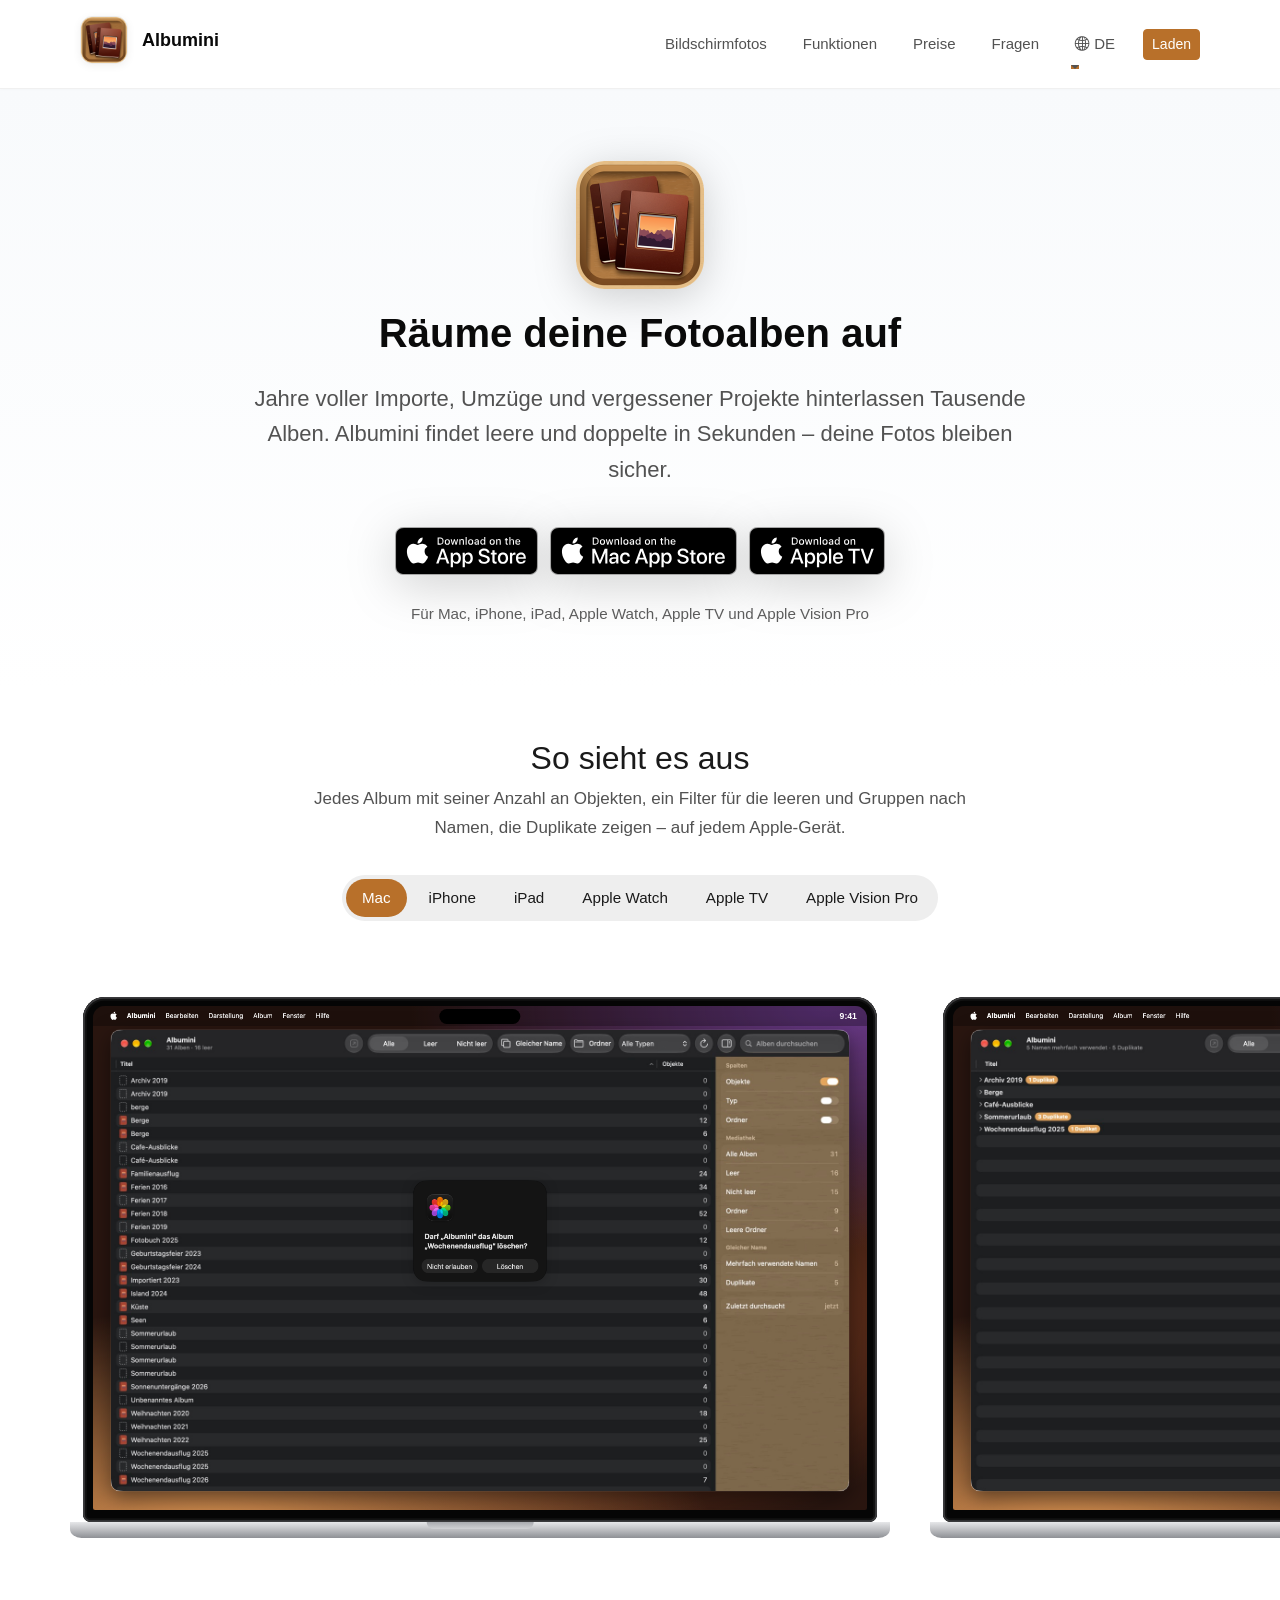
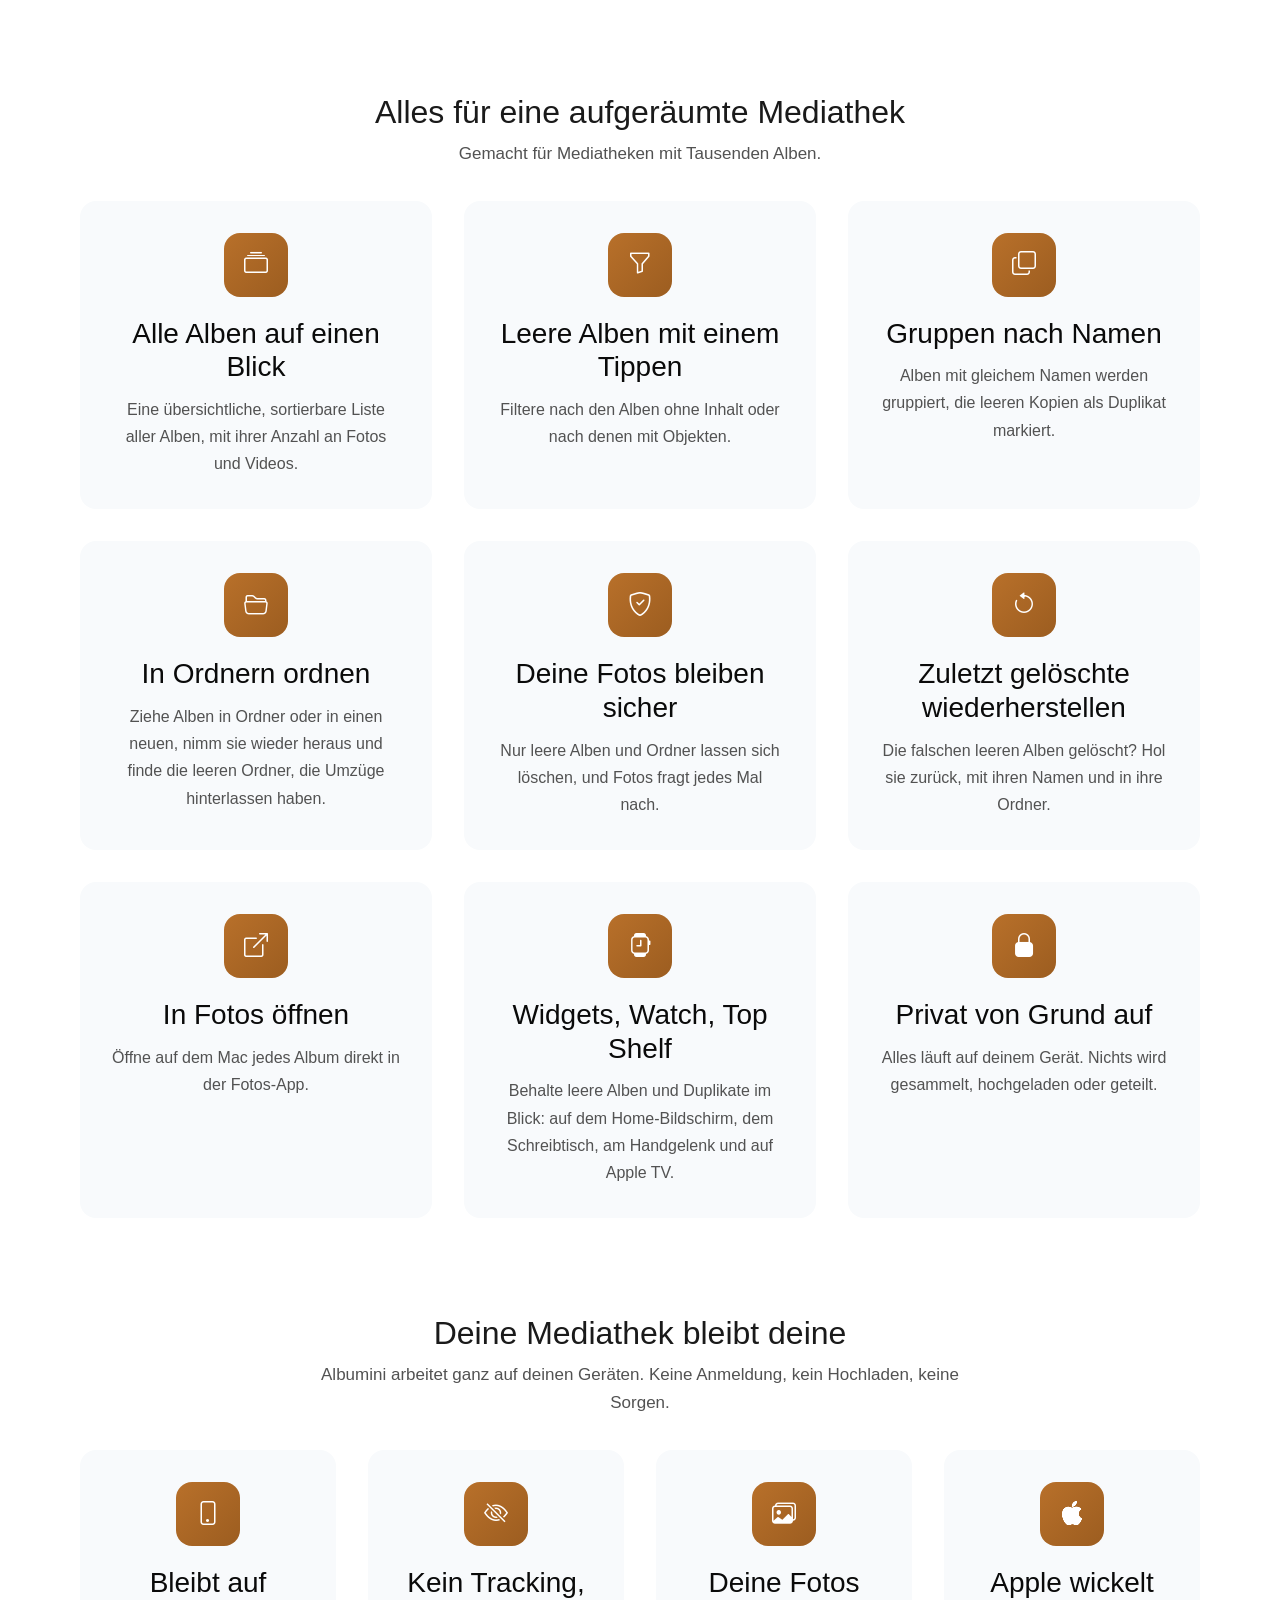
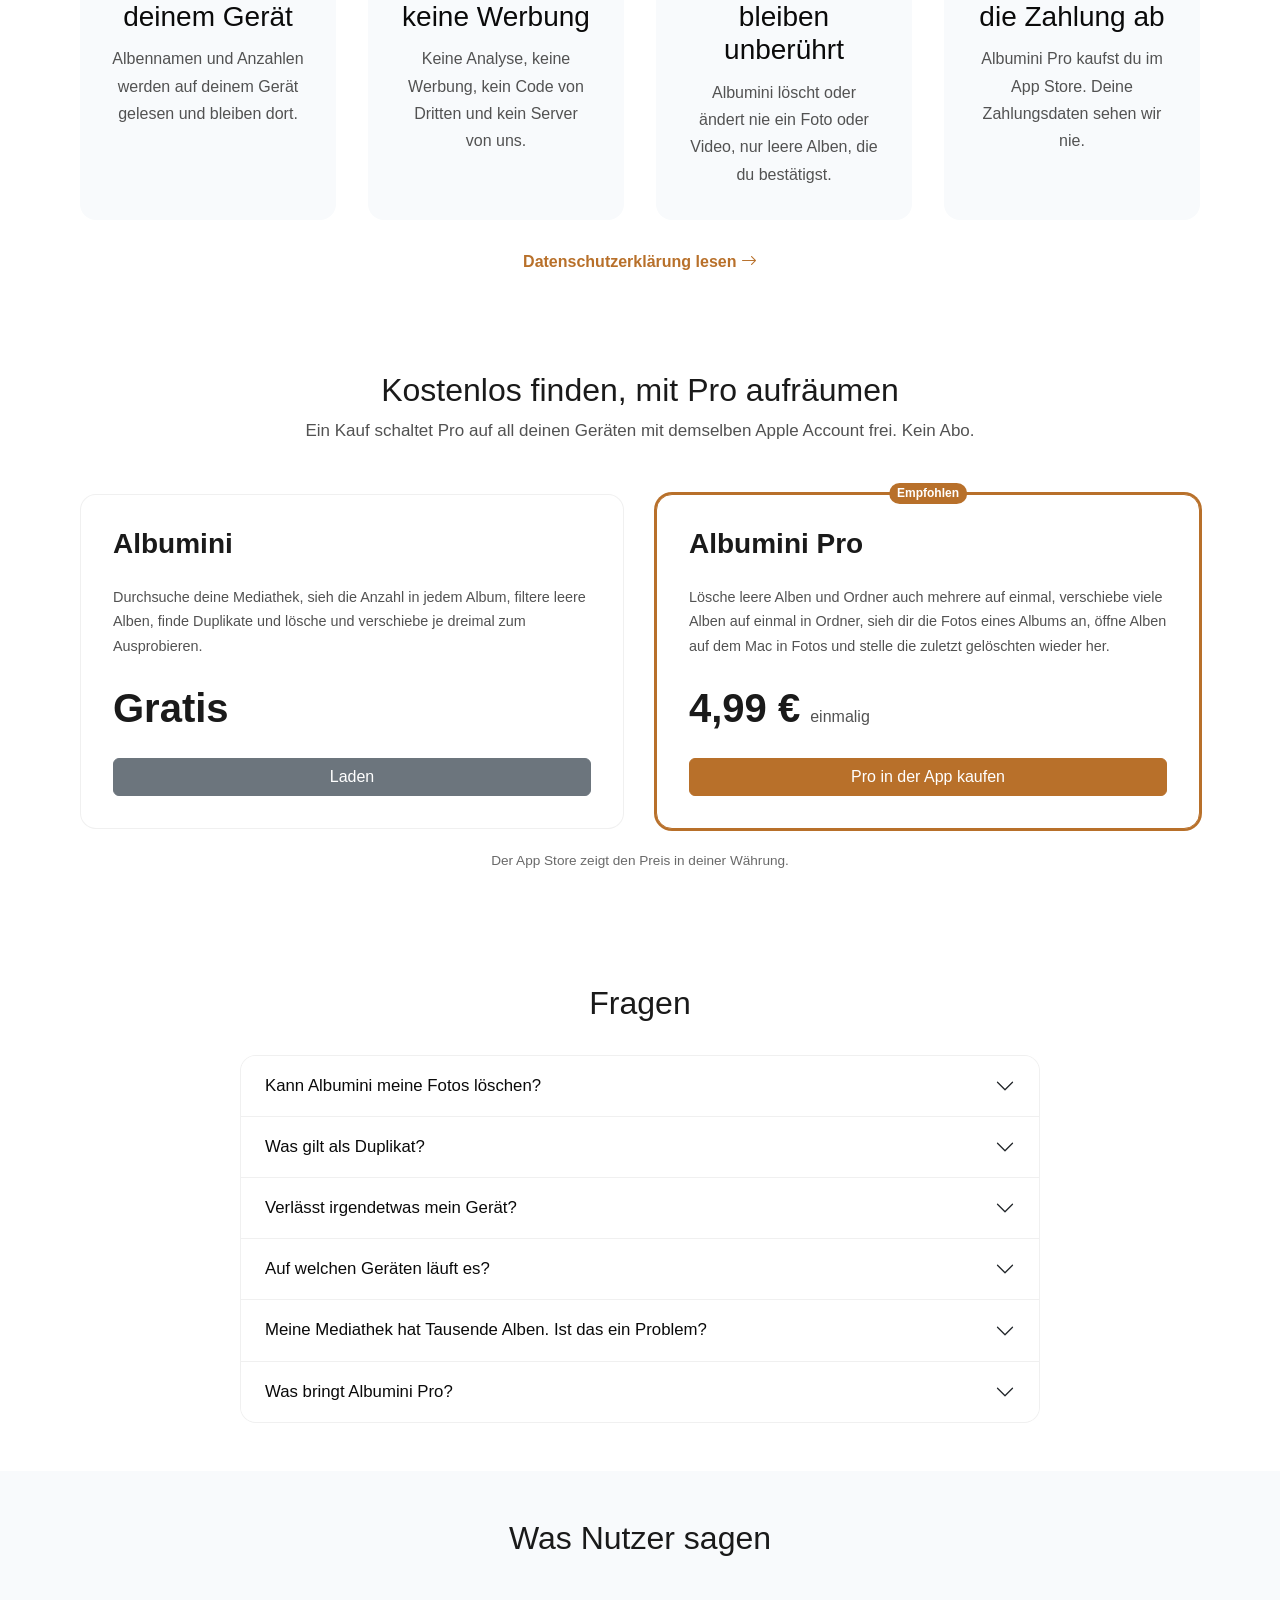
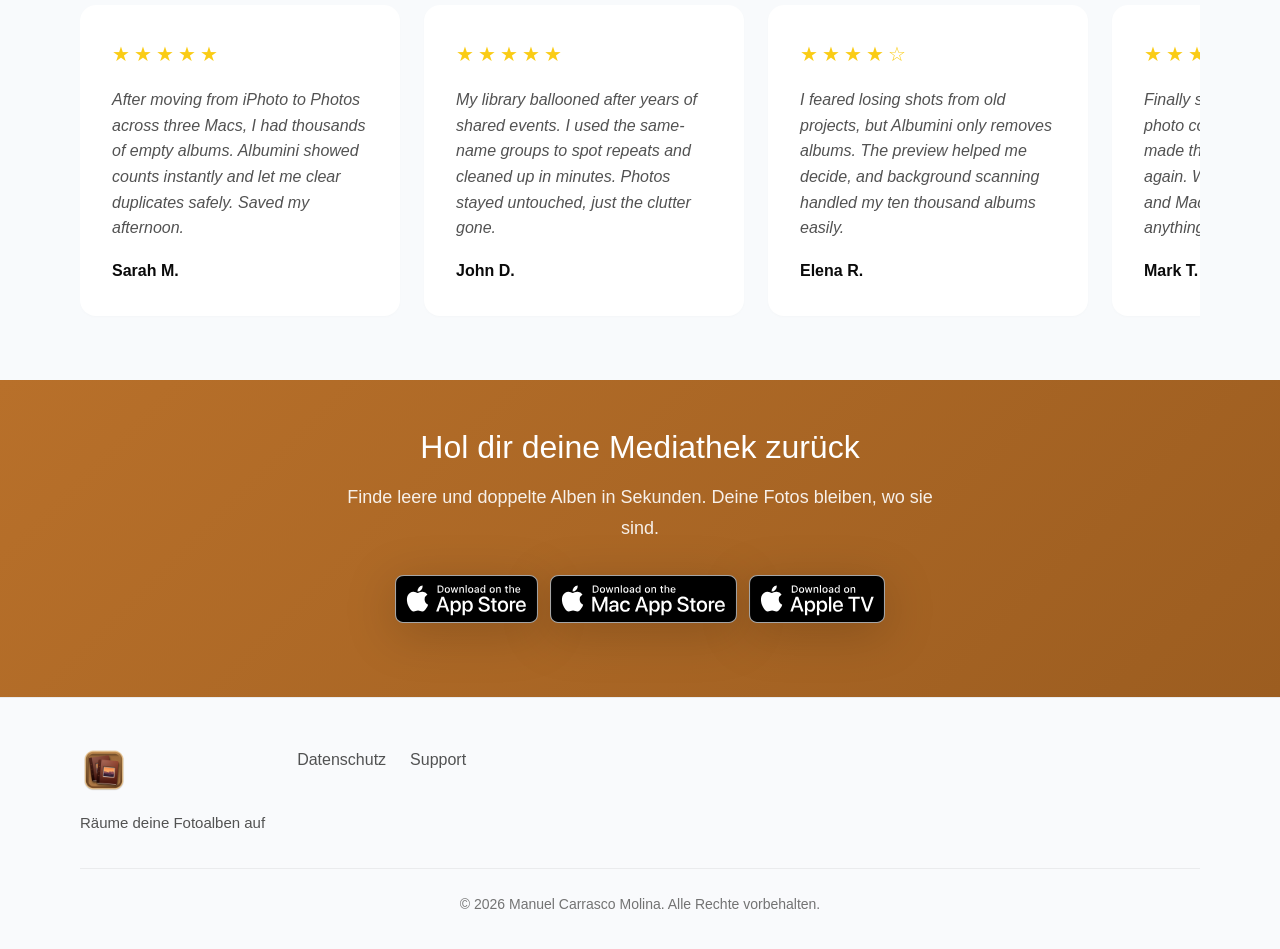
==== commit abf86345: "Store badges in the hero, Photos' delete prompt on the Mac, Privacy section - Hero: the App Store, M" ====
--- a/de/index.html
+++ b/de/index.html
@@ -60,7 +60,7 @@
             <img src="../images/icon-256.png" alt="" class="hero-icon" width="128" height="128">
             <h1 class="hero-title">Räume deine Fotoalben auf</h1>
             <p class="hero-subtitle">Jahre voller Importe, Umzüge und vergessener Projekte hinterlassen Tausende Alben. Albumini findet leere und doppelte in Sekunden – deine Fotos bleiben sicher.</p>
-            <div class="hero-cta"><a href="https://apps.apple.com/app/id6824553211" class="cta-button cta-button-primary btn btn-primary">Albumini laden</a></div>
+            <div class="hero-cta store-badges"><a href="https://apps.apple.com/app/id6824553211" class="store-badge"><picture><source srcset="../images/app-store-download-white.svg" media="(prefers-color-scheme: dark)"><img src="../images/app-store-download-black.svg" alt="Download on the App Store" height="48"></picture></a><a href="https://apps.apple.com/app/id6824553211" class="store-badge"><picture><source srcset="../images/mac-app-store-download-white.svg" media="(prefers-color-scheme: dark)"><img src="../images/mac-app-store-download-black.svg" alt="Download on the Mac App Store" height="48"></picture></a><a href="https://apps.apple.com/app/id6824553211" class="store-badge"><picture><source srcset="../images/apple-tv-download-white.svg" media="(prefers-color-scheme: dark)"><img src="../images/apple-tv-download-black.svg" alt="Download on Apple TV" height="48"></picture></a></div>
             <p class="platforms-line">Für Mac, iPhone, iPad, Apple Watch, Apple TV und Apple Vision Pro</p>
           </div>
         </div>
@@ -75,8 +75,8 @@
             <button type="button" role="tab" id="tab-mac" aria-controls="panel-mac" aria-selected="true">Mac</button><button type="button" role="tab" id="tab-iphone" aria-controls="panel-iphone" aria-selected="false" tabindex="-1">iPhone</button><button type="button" role="tab" id="tab-ipad" aria-controls="panel-ipad" aria-selected="false" tabindex="-1">iPad</button><button type="button" role="tab" id="tab-watch" aria-controls="panel-watch" aria-selected="false" tabindex="-1">Apple Watch</button><button type="button" role="tab" id="tab-tv" aria-controls="panel-tv" aria-selected="false" tabindex="-1">Apple TV</button><button type="button" role="tab" id="tab-vision" aria-controls="panel-vision" aria-selected="false" tabindex="-1">Apple Vision Pro</button>
           </div>
         </div>
-        <div role="tabpanel" id="panel-mac" aria-labelledby="tab-mac" class="platform-panel platform-mac">
-<button type="button" class="shot" data-full="../images/screens/de/mac-1-albums.jpg" aria-label="Albumini auf dem Mac: eine sortierbare Tabelle mit 19 Alben und ihrer Anzahl Objekte, daneben eine Seitenleiste mit Spaltenoptionen und Statistiken zur Mediathek: 10 leer, 9 nicht leer und 4 Duplikate."><span class="device macbook"><span class="lid"><span class="screen"><span class="menu-bar"><img class="menu" src="../images/screens/de/menu-bar.png" alt="" loading="lazy" decoding="async"><span class="clock">9:41</span></span><span class="island"></span><img class="window" src="../images/screens/de/mac-1-albums.jpg" alt="Albumini auf dem Mac: eine sortierbare Tabelle mit 19 Alben und ihrer Anzahl Objekte, daneben eine Seitenleiste mit Spaltenoptionen und Statistiken zur Mediathek: 10 leer, 9 nicht leer und 4 Duplikate." loading="lazy" decoding="async"></span></span><span class="base"></span></span></button>
+        <div class="platform-panels"><div role="tabpanel" id="panel-mac" aria-labelledby="tab-mac" class="platform-panel platform-mac">
+<button type="button" class="shot" data-full="../images/screens/de/mac-1-albums.jpg" aria-label="Albumini auf dem Mac: eine sortierbare Tabelle mit 19 Alben und ihrer Anzahl Objekte, daneben eine Seitenleiste mit Spaltenoptionen und Statistiken zur Mediathek: 10 leer, 9 nicht leer und 4 Duplikate."><span class="device macbook"><span class="lid"><span class="screen"><span class="menu-bar"><img class="menu" src="../images/screens/de/menu-bar.png" alt="" loading="lazy" decoding="async"><span class="clock">9:41</span></span><span class="island"></span><img class="window" src="../images/screens/de/mac-1-albums.jpg" alt="Albumini auf dem Mac: eine sortierbare Tabelle mit 19 Alben und ihrer Anzahl Objekte, daneben eine Seitenleiste mit Spaltenoptionen und Statistiken zur Mediathek: 10 leer, 9 nicht leer und 4 Duplikate." loading="lazy" decoding="async"><img class="prompt" src="../images/screens/de/delete-prompt.png" alt="" loading="lazy" decoding="async" style="width: 27.11%; height: 35.22%"></span></span><span class="base"></span></span></button>
 <button type="button" class="shot" data-full="../images/screens/de/mac-2-same-name.jpg" aria-label="Albumini auf dem Mac fasst gleichnamige Alben in aufklappbaren Zeilen zusammen: Archive 2019 mit 1 Duplikat, Café Views, Mountains und Summer Trip mit 3 Duplikaten."><span class="device macbook"><span class="lid"><span class="screen"><span class="menu-bar"><img class="menu" src="../images/screens/de/menu-bar.png" alt="" loading="lazy" decoding="async"><span class="clock">9:41</span></span><span class="island"></span><img class="window" src="../images/screens/de/mac-2-same-name.jpg" alt="Albumini auf dem Mac fasst gleichnamige Alben in aufklappbaren Zeilen zusammen: Archive 2019 mit 1 Duplikat, Café Views, Mountains und Summer Trip mit 3 Duplikaten." loading="lazy" decoding="async"></span></span><span class="base"></span></span></button>
 <button type="button" class="shot" data-full="../images/screens/de/mac-3-empty.jpg" aria-label="Albumini auf dem Mac mit dem Filter „Leer“: eine Tabelle mit 10 Alben, die alle 0 Objekte enthalten, bereit zum Prüfen und Löschen."><span class="device macbook"><span class="lid"><span class="screen"><span class="menu-bar"><img class="menu" src="../images/screens/de/menu-bar.png" alt="" loading="lazy" decoding="async"><span class="clock">9:41</span></span><span class="island"></span><img class="window" src="../images/screens/de/mac-3-empty.jpg" alt="Albumini auf dem Mac mit dem Filter „Leer“: eine Tabelle mit 10 Alben, die alle 0 Objekte enthalten, bereit zum Prüfen und Löschen." loading="lazy" decoding="async"></span></span><span class="base"></span></span></button>
 </div><div role="tabpanel" id="panel-iphone" aria-labelledby="tab-iphone" class="platform-panel platform-iphone" hidden>
@@ -100,7 +100,7 @@
 <button type="button" class="shot" data-full="../images/screens/en/vision-1-albums.jpg" aria-label="Albumini auf Apple Vision Pro: ein Fenster mit der Albenliste und ihren Optionen in einem Wohnzimmer."><span class="device vision"><span class="screen"><img src="../images/screens/en/vision-1-albums.jpg" alt="Albumini auf Apple Vision Pro: ein Fenster mit der Albenliste und ihren Optionen in einem Wohnzimmer." loading="lazy" decoding="async"></span></span></button>
 <button type="button" class="shot" data-full="../images/screens/en/vision-2-same-name.jpg" aria-label="Albumini auf Apple Vision Pro gruppiert Alben mit gleichem Namen."><span class="device vision"><span class="screen"><img src="../images/screens/en/vision-2-same-name.jpg" alt="Albumini auf Apple Vision Pro gruppiert Alben mit gleichem Namen." loading="lazy" decoding="async"></span></span></button>
 <button type="button" class="shot" data-full="../images/screens/en/vision-3-empty.jpg" aria-label="Albumini auf Apple Vision Pro zeigt nur die leeren Alben."><span class="device vision"><span class="screen"><img src="../images/screens/en/vision-3-empty.jpg" alt="Albumini auf Apple Vision Pro zeigt nur die leeren Alben." loading="lazy" decoding="async"></span></span></button>
-</div>
+</div></div>
       </section>
       <section id="features" class="features-section features-grid-layout">
         <div class="container">
@@ -119,6 +119,21 @@
 <div class="feature-card"><div class="feature-icon"><i class="feature-icon-image bi-smartwatch"></i></div><h3 class="feature-title">Widgets, Watch, Top Shelf</h3><p class="feature-description">Behalte leere Alben und Duplikate im Blick: auf dem Home-Bildschirm, dem Schreibtisch, am Handgelenk und auf Apple TV.</p></div>
 <div class="feature-card"><div class="feature-icon"><i class="feature-icon-image bi-lock-fill"></i></div><h3 class="feature-title">Privat von Grund auf</h3><p class="feature-description">Alles läuft auf deinem Gerät. Nichts wird gesammelt, hochgeladen oder geteilt.</p></div>
           </div>
+        </div>
+      </section>
+      <section id="privacy" class="features-section privacy-section">
+        <div class="container">
+          <div class="section-header">
+            <h2>Deine Mediathek bleibt deine</h2>
+            <p class="section-description">Albumini arbeitet ganz auf deinen Geräten. Keine Anmeldung, kein Hochladen, keine Sorgen.</p>
+          </div>
+          <div class="features-grid privacy-grid">
+<div class="feature-card"><div class="feature-icon"><i class="feature-icon-image bi-phone"></i></div><h3 class="feature-title">Bleibt auf deinem Gerät</h3><p class="feature-description">Albennamen und Anzahlen werden auf deinem Gerät gelesen und bleiben dort.</p></div>
+<div class="feature-card"><div class="feature-icon"><i class="feature-icon-image bi-eye-slash"></i></div><h3 class="feature-title">Kein Tracking, keine Werbung</h3><p class="feature-description">Keine Analyse, keine Werbung, kein Code von Dritten und kein Server von uns.</p></div>
+<div class="feature-card"><div class="feature-icon"><i class="feature-icon-image bi-images"></i></div><h3 class="feature-title">Deine Fotos bleiben unberührt</h3><p class="feature-description">Albumini löscht oder ändert nie ein Foto oder Video, nur leere Alben, die du bestätigst.</p></div>
+<div class="feature-card"><div class="feature-icon"><i class="feature-icon-image bi-apple"></i></div><h3 class="feature-title">Apple wickelt die Zahlung ab</h3><p class="feature-description">Albumini Pro kaufst du im App Store. Deine Zahlungsdaten sehen wir nie.</p></div>
+          </div>
+          <p class="privacy-link"><a href="privacy.html">Datenschutzerklärung lesen <i class="bi bi-arrow-right"></i></a></p>
         </div>
       </section>
       <section id="pricing" class="pricing-section">
@@ -215,6 +230,9 @@
     });
   });
 });
+window.addEventListener("load", function () {
+  document.querySelectorAll(".platform-panel img[loading=lazy]").forEach(function (img) { img.loading = "eager"; });
+});
 var lightbox = document.getElementById("lightbox");
 document.querySelectorAll(".shot").forEach(function (shot) {
   shot.addEventListener("click", function () {
--- a/css/albumini.css
+++ b/css/albumini.css
@@ -55,6 +55,71 @@
     opacity: 0.7;
 }
 
+/* Tighter sections than Ignite's 5rem. */
+.hero {
+    padding: 3.5rem 0 2.5rem;
+}
+
+@media (min-width: 768px) {
+    .hero {
+        padding: 4.5rem 0 3rem;
+    }
+}
+
+.screenshots-section,
+.features-section,
+.pricing-section,
+.faq-section,
+.testimonials-section,
+.download-section {
+    padding: 3rem 0;
+}
+
+.section-header {
+    margin-bottom: 2rem;
+}
+
+.hero-cta.store-badges {
+    margin-top: 1.5rem;
+}
+
+/* Four cards: one column, then two, then four, never three with one left over. */
+.privacy-grid {
+    grid-template-columns: 1fr;
+}
+
+@media (min-width: 576px) {
+    .privacy-grid {
+        grid-template-columns: repeat(2, minmax(0, 1fr));
+    }
+}
+
+@media (min-width: 992px) {
+    .privacy-grid {
+        grid-template-columns: repeat(4, minmax(0, 1fr));
+    }
+}
+
+.privacy-link {
+    text-align: center;
+    margin: 1.75rem 0 0;
+    font-weight: 600;
+}
+
+.privacy-link a {
+    text-decoration: none;
+}
+
+/* The spare height goes above the price, so both tiers' price and button line up at the bottom. */
+.pricing-tier {
+    display: flex;
+    flex-direction: column;
+}
+
+.pricing-price {
+    margin-top: auto;
+}
+
 .price-note {
     text-align: center;
     font-size: 0.85rem;
@@ -138,18 +203,37 @@
     }
 }
 
+/* All panels share one grid cell, so the section keeps the height of the tallest
+   platform and the page below never moves when switching tabs. */
+.platform-panels {
+    display: grid;
+}
+
 .platform-panel {
+    grid-area: 1 / 1;
+    min-width: 0;
     display: flex;
     gap: 40px;
-    align-items: flex-end;
+    align-items: center;
     overflow-x: auto;
     scroll-snap-type: x mandatory;
     padding: 12px max(16px, calc((100vw - 1140px) / 2)) 28px;
     scrollbar-width: thin;
 }
 
+/* Bootstrap hides [hidden] with !important; hidden panels keep their place instead. */
 .platform-panel[hidden] {
-    display: none;
+    display: flex !important;
+    visibility: hidden;
+}
+
+/* Centered when they fit, scrollable from the first one when they don't. */
+.shot:first-child {
+    margin-left: auto;
+}
+
+.shot:last-child {
+    margin-right: auto;
 }
 
 .shot {
@@ -259,6 +343,15 @@
     box-shadow: 0 0.8cqw 2.6cqw rgba(0, 0, 0, 0.5), 0 0 0 0.08cqw rgba(255, 255, 255, 0.12);
 }
 
+/* Photos' delete confirmation, centered on the window, a little above the middle. Its
+   width and height come from the page, in proportion to the window. */
+.macbook .prompt {
+    position: absolute;
+    top: 27%;
+    left: 50%;
+    transform: translateX(-50%);
+}
+
 .macbook .base {
     position: relative;
     display: block;
